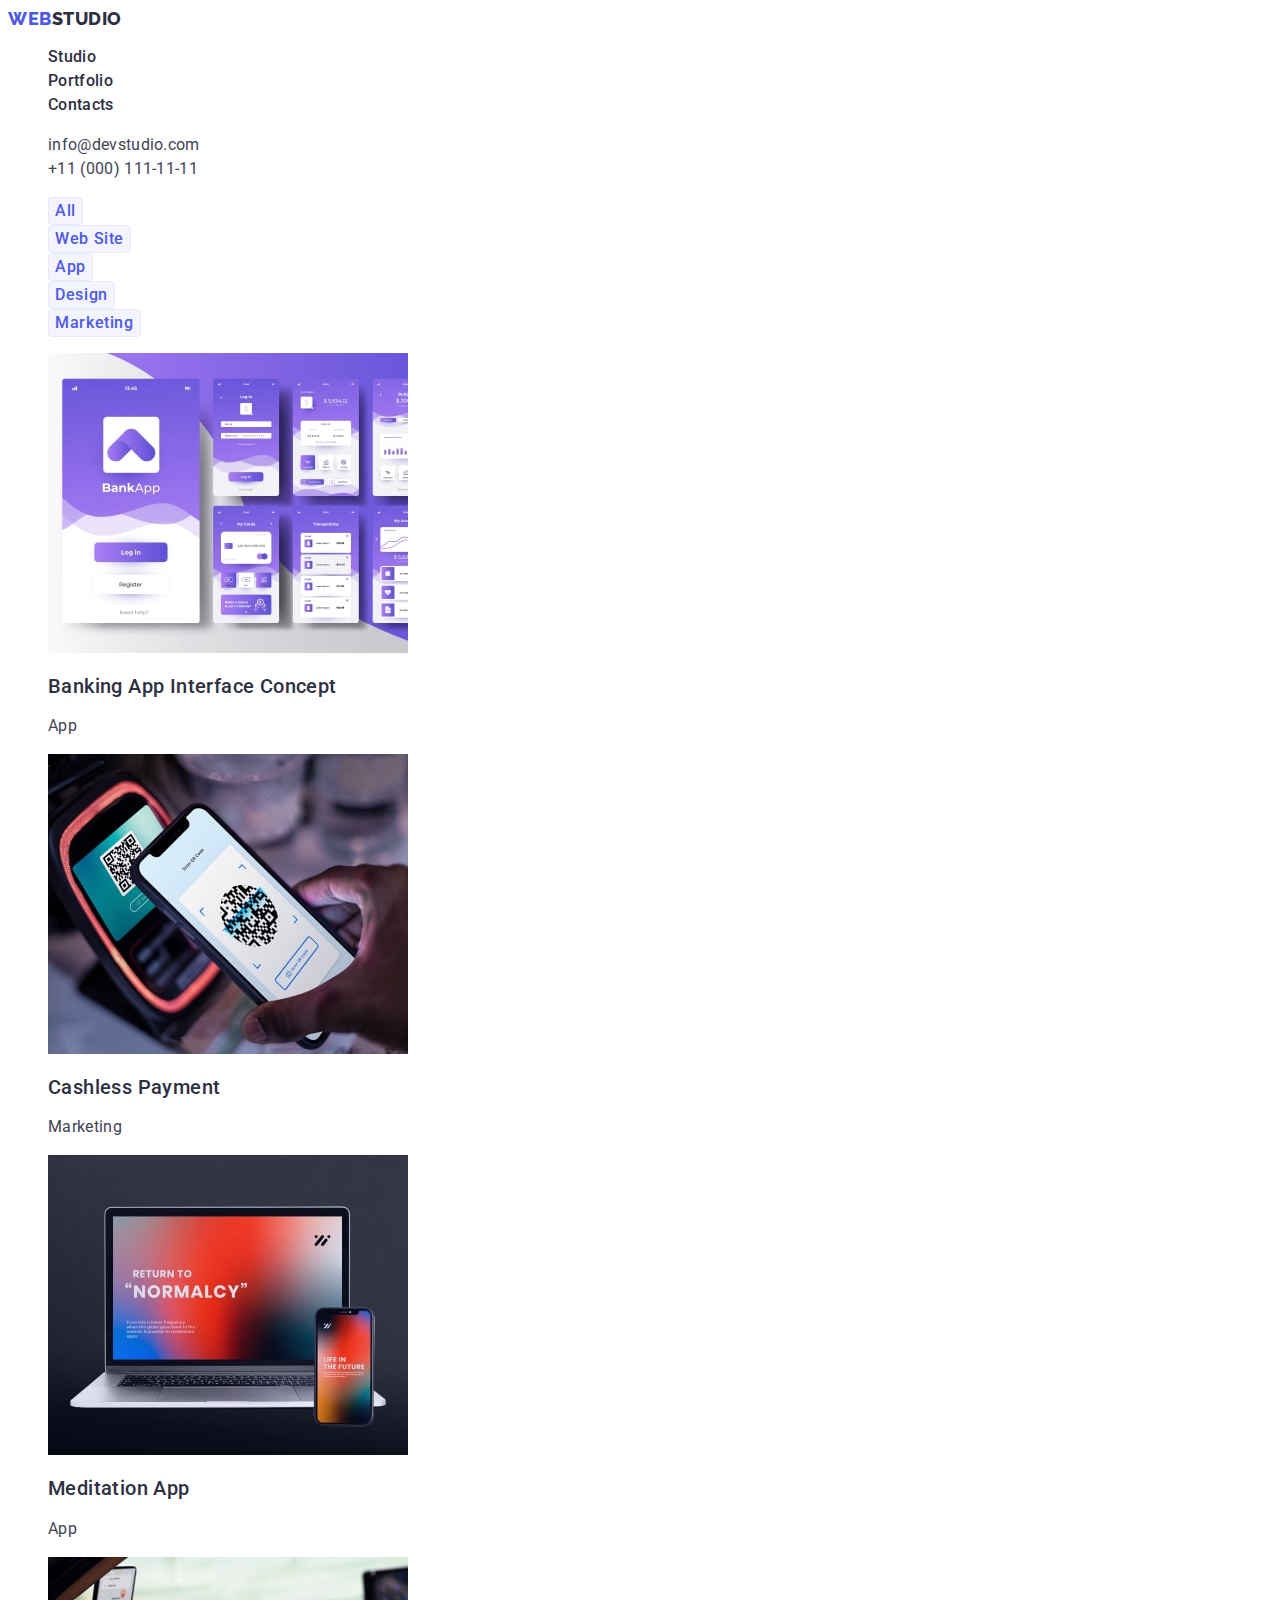
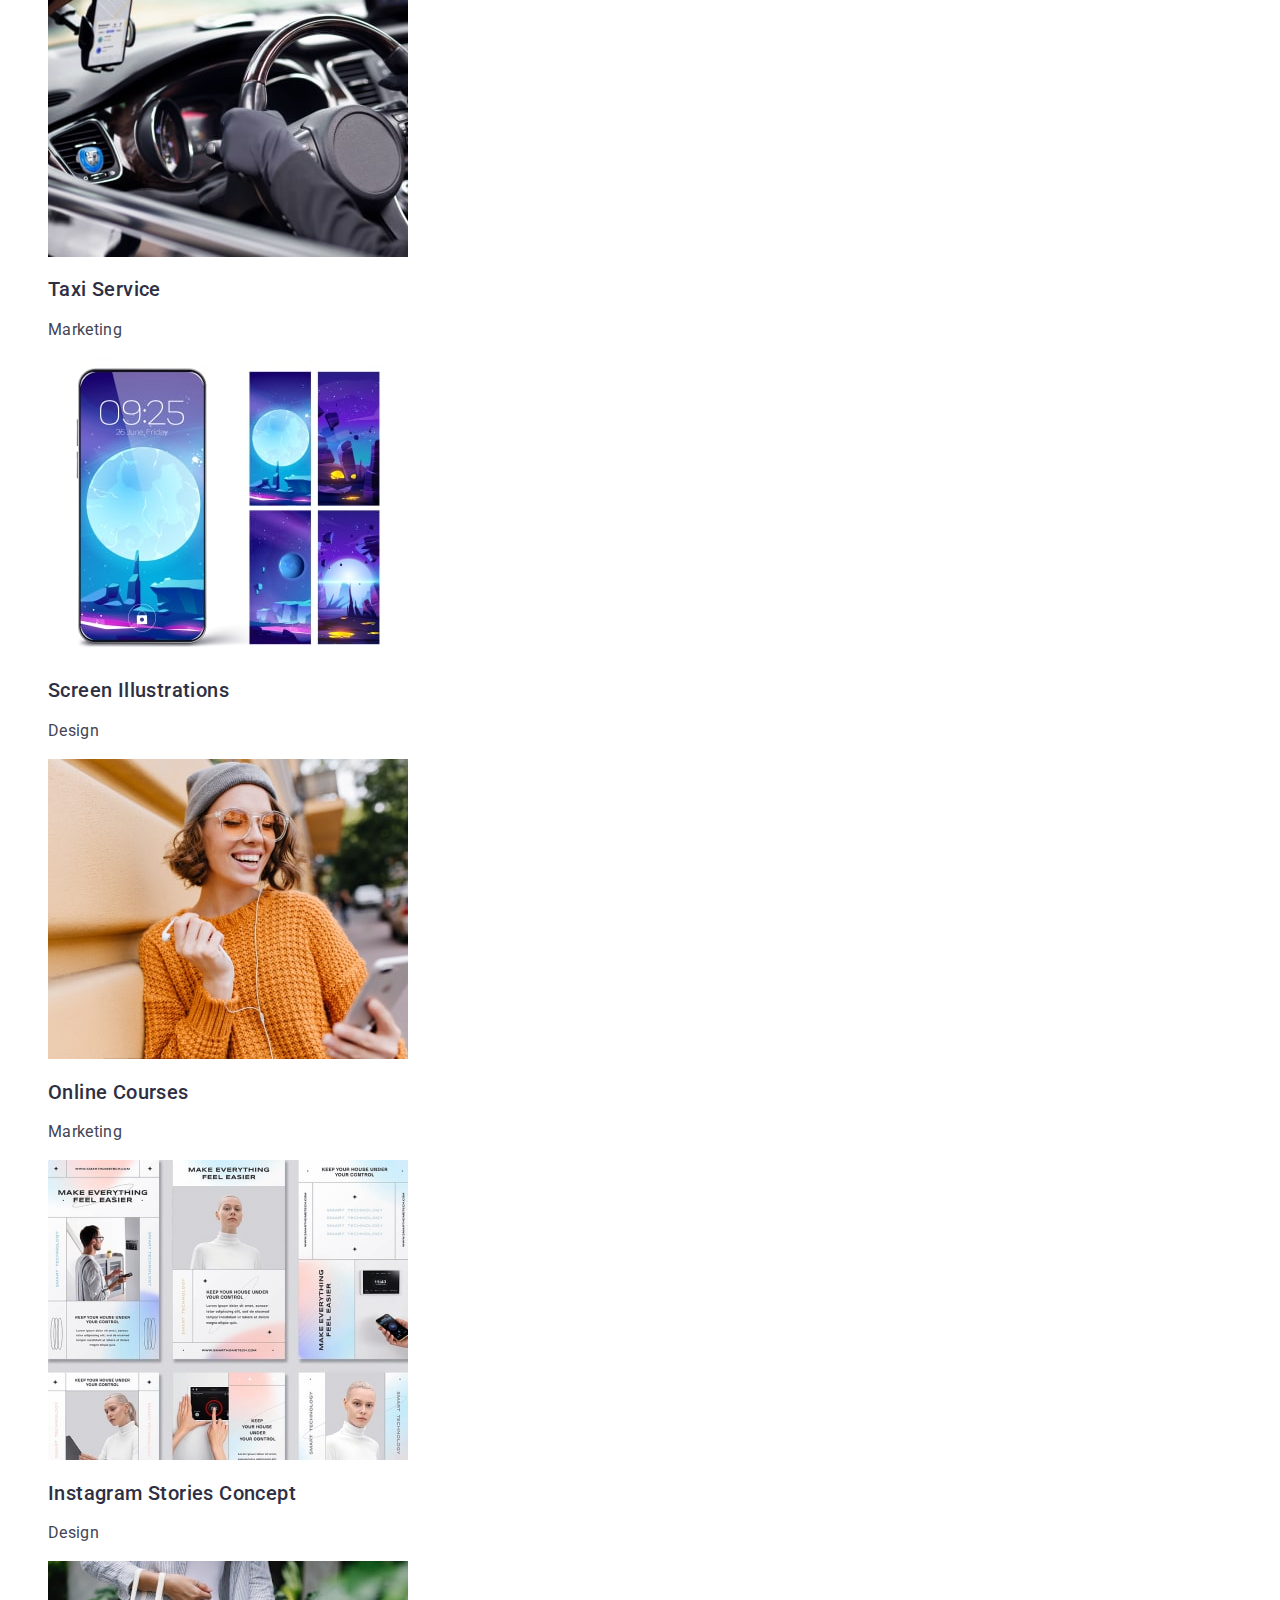
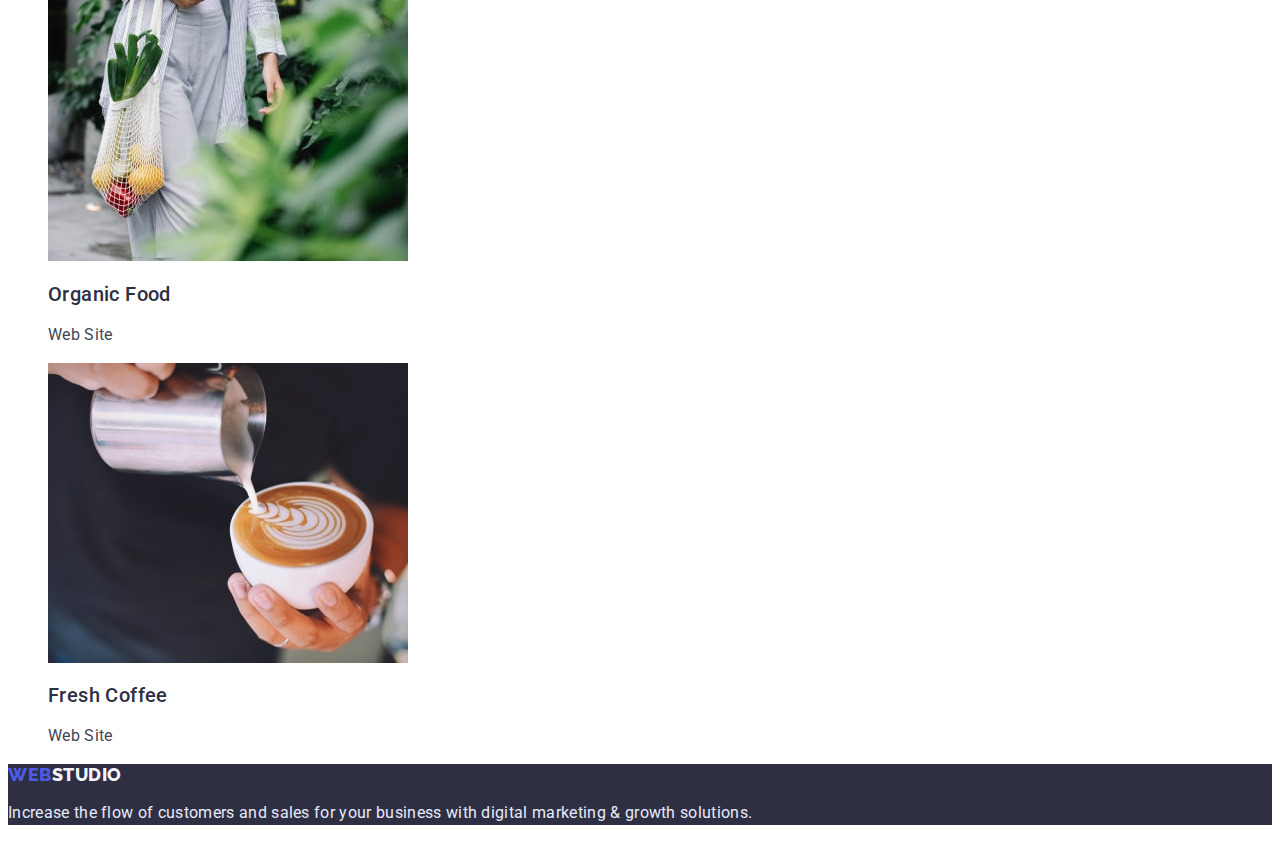
==== portfolio.html @ 3f463493 "Initial commit" ====
<!DOCTYPE html>
<html lang="en">
  <head>
    <meta charset="UTF-8" />
    <meta http-equiv="X-UA-Compatible" content="IE=edge" />
    <meta name="viewport" content="width=device-width, initial-scale=1.0" />
    <title>Web Studio (Version 3.0)</title>
    <link rel="preconnect" href="https://fonts.googleapis.com">
    <link rel="preconnect" href="https://fonts.gstatic.com" crossorigin>
    <link href="https://fonts.googleapis.com/css2?family=Raleway:wght@800&family=Roboto:wght@400;500;700;900&display=swap" rel="stylesheet">
    <link rel="stylesheet" href="./css/styles.css" />
  </head>
  <body>
    <!--site header-->
    <header class="page-header">
      <nav class="site-logo">
        <a href="./index.html" class="logo link">Web<span class="accent">Studio</span></a>

        <ul class="site-nav list">
          <li><a href="./index.html" class=" link-studio link">Studio</a></li>
          <li><a href="./portfolio.html" class="link-studio link">Portfolio</a></li>
          <li><a href="" class="link-studio link">Contacts</a></li>
        </ul>
      </nav>
      <address class="auth-nav">
        <ul class="auth-nav list">
          <li><a href="mailto:info@devstudio.com" class="contact-item link">info@devstudio.com</a></li>
          <li><a href="tel:+110001111111" class="contact-item link">+11 (000) 111-11-11</a></li>
        </ul>
      </address>
    </header>
    <main>
      <!--Advantages-->
      <section>
        <h1 class="visually-hidden" hidden>Advantages</h1>
        <ul class="button list">
          <li><button  type="button" class="button primary advantages-link">All</button></li>
          <li><button  type="button" class="button primary advantages-link">Web Site</button></li>
          <li><button  type="button" class="button primary advantages-link">App</button></li>
          <li><button  type="button" class="button primary advantages-link">Design</button></li>
          <li><button  type="button" class="button primary advantages-link">Marketing</button></li>
        </ul>
        <ul class="list">
          <li>
            <a href="" class="advantages-list link">
              <img src="./images/menu-img1.jpg" alt="Banking App Interface Concept " width="360"  height="300">
              <h2 class="advantages-title">Banking App Interface Concept</h2>
              <p class="advantages-text">App</p>
            </a>                   
          </li>
          <li>
            <a href="" class="advantages-list link">
              <img src="./images/menu-img2.jpg" alt="Cashless Payment " width="360" height="300">
              <h2 class="advantages-title">Cashless Payment</h2>
              <p class="advantages-text">Marketing</p>
            </a>
          </li>
          <li>
            <a href="" class="advantages-list link">
              <img src="./images/menu-img3.jpg" alt="Meditation App " width="360" height="300">
              <h2 class="advantages-title">Meditation App</h2>
              <p class="advantages-text">App</p>
            </a> 
          </li>
          <li>
            <a href="" class="advantages-list link">
              <img src="./images/menu-img4.jpg" alt="Taxi Service " width="360" height="300">
              <h2 class="advantages-title">Taxi Service</h2>
              <p class="advantages-text">Marketing</p>
            </a>
          </li>
          <li>
            <a href="" class="advantages-list link">
              <img src="./images/menu-img5.jpg" alt="Screen Illustrations " width="360" height="300">
              <h2 class="advantages-title">Screen Illustrations</h2>
              <p class="advantages-text">Design</p>
            </a>
          </li>
          <li>
            <a href="" class="advantages-list link">
              <img src="./images/menu-img6.jpg" alt="Online Courses "  width="360" height="300">
              <h2 class="advantages-title">Online Courses</h2>
              <p class="advantages-text">Marketing</p>
            </a>
          </li>
          <li>
           <a href="" class="advantages-list link">
              <img src="./images/menu-img7.jpg" alt="Instagram Stories Concept " width="360" height="300">
              <h2 class="advantages-title">Instagram Stories Concept</h2>
              <p class="advantages-text">Design</p>
           </a>
          </li>
          <li>
            <a href="" class="advantages-list link">
              <img src="./images/menu-img8.jpg" alt="Organic Food " width="360" height="300">
              <h2 class="advantages-title">Organic Food</h2>
              <p class="advantages-text">Web Site</p>
            </a>
          </li>
          <li>
            <a href="" class="advantages-list link">
              <img src="./images/menu-img9.jpg" alt="Fresh Coffee " width="360" height="300">
              <h2 class="advantages-title">Fresh Coffee</h2>
              <p class="advantages-text">Web Site</p>
            </a>
          </li>
        </ul>
      </section>
    </main>
    <footer class="site-logo footer">
      <a href="./index.html" class="logo link">Web<span class="accent link">Studio</span></a>
      <p class="footer-text">
        Increase the flow of customers and sales for your business with digital
        marketing &#38; growth solutions.
      </p>
    </footer>
  </body>
</html>
---- css/styles.css ----
:root {
  --Primary-Brand:#4D5AE5;
  --Pressed-state:#404BBF;
  --Dark:#2E2F42;
  --Success: #31D0AA;
  --Text:#434455;
  --Subtle-Text:#8E8F99;
  --Accent:#E7E9FC;
  --Light:#F4F4FD;
  --Modal-overlay:rgba(46, 47, 66, 0.4);
  --Hero-background:rgba(46, 47, 66, 0.7);
  --B-g-color:#Ffffff;
  --Nav-color:rgba(231, 233, 252, 1);
  --Nav-color-secondary: rgba(255, 255, 255, 1);
}

body {

    color: var(--Text);
    background-color: var(--B-g-color);
    font-family: "Roboto", sans-serif;
    font-size: 16px;
    }
/*
ul {
  list-style: none;
}*/

.list {
  list-style: none;
}
/*
a {
  text-decoration: none;
}
*/
/* Site nav*/

.site-nav {
  font-weight: 500;
  line-height: 1.5;
  letter-spacing: 0.02em;  
  color: var(--Dark); 
}

.site-logo .logo {
  font-family: 'Raleway', sans-serif;
  font-weight: 800;
  font-size: 18px;
  line-height: 1.17;
  display: flex;
  align-items: center;
  letter-spacing: 0.03em;
  text-transform: uppercase;
}

.footer .accent {
  color: var(--Light);
}
.logo {
  color :var(--Primary-Brand);
  text-decoration: none;
}  

.logo-name {
  color: var(--Dark);
}
.site-nav a {
  color:var(--Dark);
  text-decoration: none;
}

.site-nav :hover,
.site-nav :focus {
  color:var( --Pressed-state);

}
.site-nav :active {
  color:var( --Pressed-state);
}
.site-nav .link-current {
  color: var(--Primary-Brand);
}

.link-studio {
  color: var(--Dark);
}

.link-studio :hover,
.link-studio :focus {
  color: var(--Pressed-state);
}
.link {
  text-decoration: none;
}

.accent {
  color: var(--Dark);
}
/* Site address */

.auth-nav {
  font-style: normal;
  line-height: 1.5;
  letter-spacing: 0.02em;
  list-style: none;
}

.contact-item {
  line-height: 1.5;
  letter-spacing: 0.02em;
  color: var(--Text);

} 

.auth-nav a {
  color: inherit;
  text-decoration: none;
}

.auth-nav a:hover,
.auth-nav a:focus {
  color:var( --Pressed-state);
}
.auth-nav a:active {
  color:var( --Pressed-state);
}

/* Site hero*/
.hero-title {
  color:var(--B-g-color);
  font-weight: 700;
  font-size: 56px;
  line-height: 1.07;
  text-align: center;
  letter-spacing: 0.02em;
}
.hero-link {
  cursor: pointer;
  font-family: inherit;
  font-weight: 500;
  font-size: 16px;
  line-height: 1.5;
  letter-spacing: 0.04em;

}

.hero {
  background-color: var(--Dark);
}

/* S
ite section
Our advantages*/

.section-advantages {
  background-color: var(--Dark);
  
}
 
.section-features {
  color:var(--Dark);
  font-weight: 500;
  font-size: 20px;
  line-height: 1.2;
  letter-spacing: 0.02em;

}

.section-text {
  line-height: 1.5;
  letter-spacing: 0.02em;
}

.visually-hidden {
  position: absolute;
  width: 1px;
  height: 1px;
  margin: -1px;
  border: 0;
  padding: 0;
  
  white-space: nowrap;
  clip-path: inset(100%);
  clip: rect(0 0 0 0);
  overflow: hidden;
  line-height: 1.07;
}


/* Site sectin What are we doing*/

.section-title {
  font-weight: 700;
  font-size: 36px;
  line-height: 1.11;
  text-align: center;
  letter-spacing: 0.02em;
  text-transform: capitalize;
  color: var(--Dark);
}

.doing-title {
  line-height: 1.11;
  color: var(--Dark);
}
/* Site sectin Our Team
*/

.section-team {
  font-weight: 500;
  font-size: 20px;
  line-height: 1.2;
  text-align: center;
  letter-spacing: 0.02em;
  color: var(--Dark);
}

.team-text {
  line-height: 1.5;
  text-align: center;
  letter-spacing: 0.02em;
}
/* Footer*/

.footer {
  background-color: var(--Dark);
}

.footer-text {
  line-height: 1.5;
  letter-spacing: 0.02em;
  color: var(--Accent);
}

/* Portflio.html */

.advantages-link {
  font-family: inherit;
  font-size: 16px;
  font-weight: 500;
  line-height: 1.5;
  display: flex;
  align-items: center;
  text-align: center;
  letter-spacing: 0.04em;
  cursor: pointer;
}
/* Site Advantages */

.advantages-list {
  text-decoration: none;
}

.advantages-title {
  font-weight: 500;
  font-size: 20px;
  line-height: 1.2;  
  letter-spacing: 0.02em;
  color: var(--Dark);
}

.advantages-text {
  font-size: 16px;
  line-height: 1.5;
  letter-spacing: 0.02em;
  color: var(--Text);

}
 /* Button */

 /*.button {
  color: var(--Primary-Brand);
  background-color: var(--Accent);
 }
 */
 .button.primary:hover,
 .button.primary:focus {
    color: var(--B-g-color);
    background-color: var(--Primary-Brand);
 }
 .button.primary:active {
  color: var(--B-g-color);
  background-color: var(--Pressed-state);
 } 
 .button.primary {
    color: var(--Primary-Brand);
    background-color: var(--Light);
    border: 1px solid #E7E9FC;
    border-radius: 4px;
    flex: none;
    order: 1;
    flex-grow: 0;
 } 
 .button.secondary {
    color: var(--B-g-color);
    background-color: var(--Primary-Brand); 
    font-family: inherit;
   
 }
.button.secondary:hover,
.button.secondary:focus {
  color: var(--B-g-color);
  background-color: var(--Pressed-state);
}
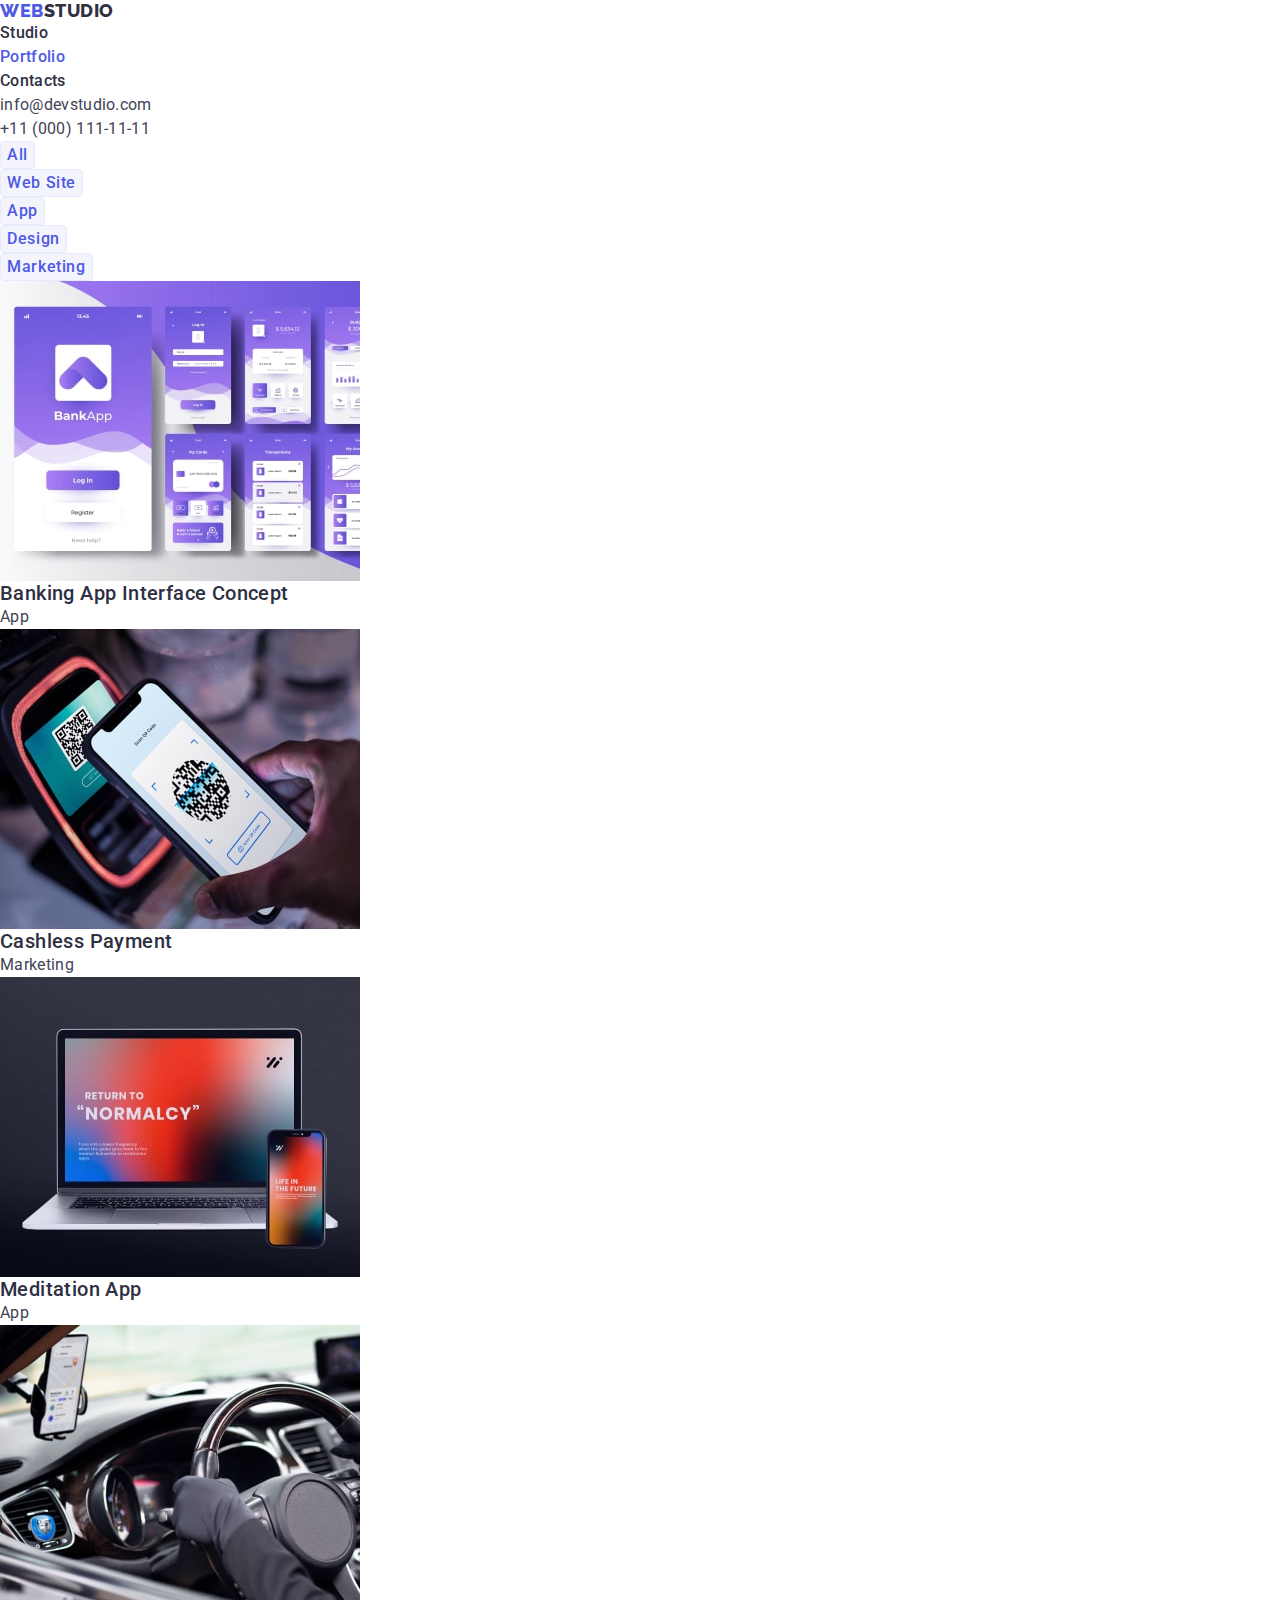
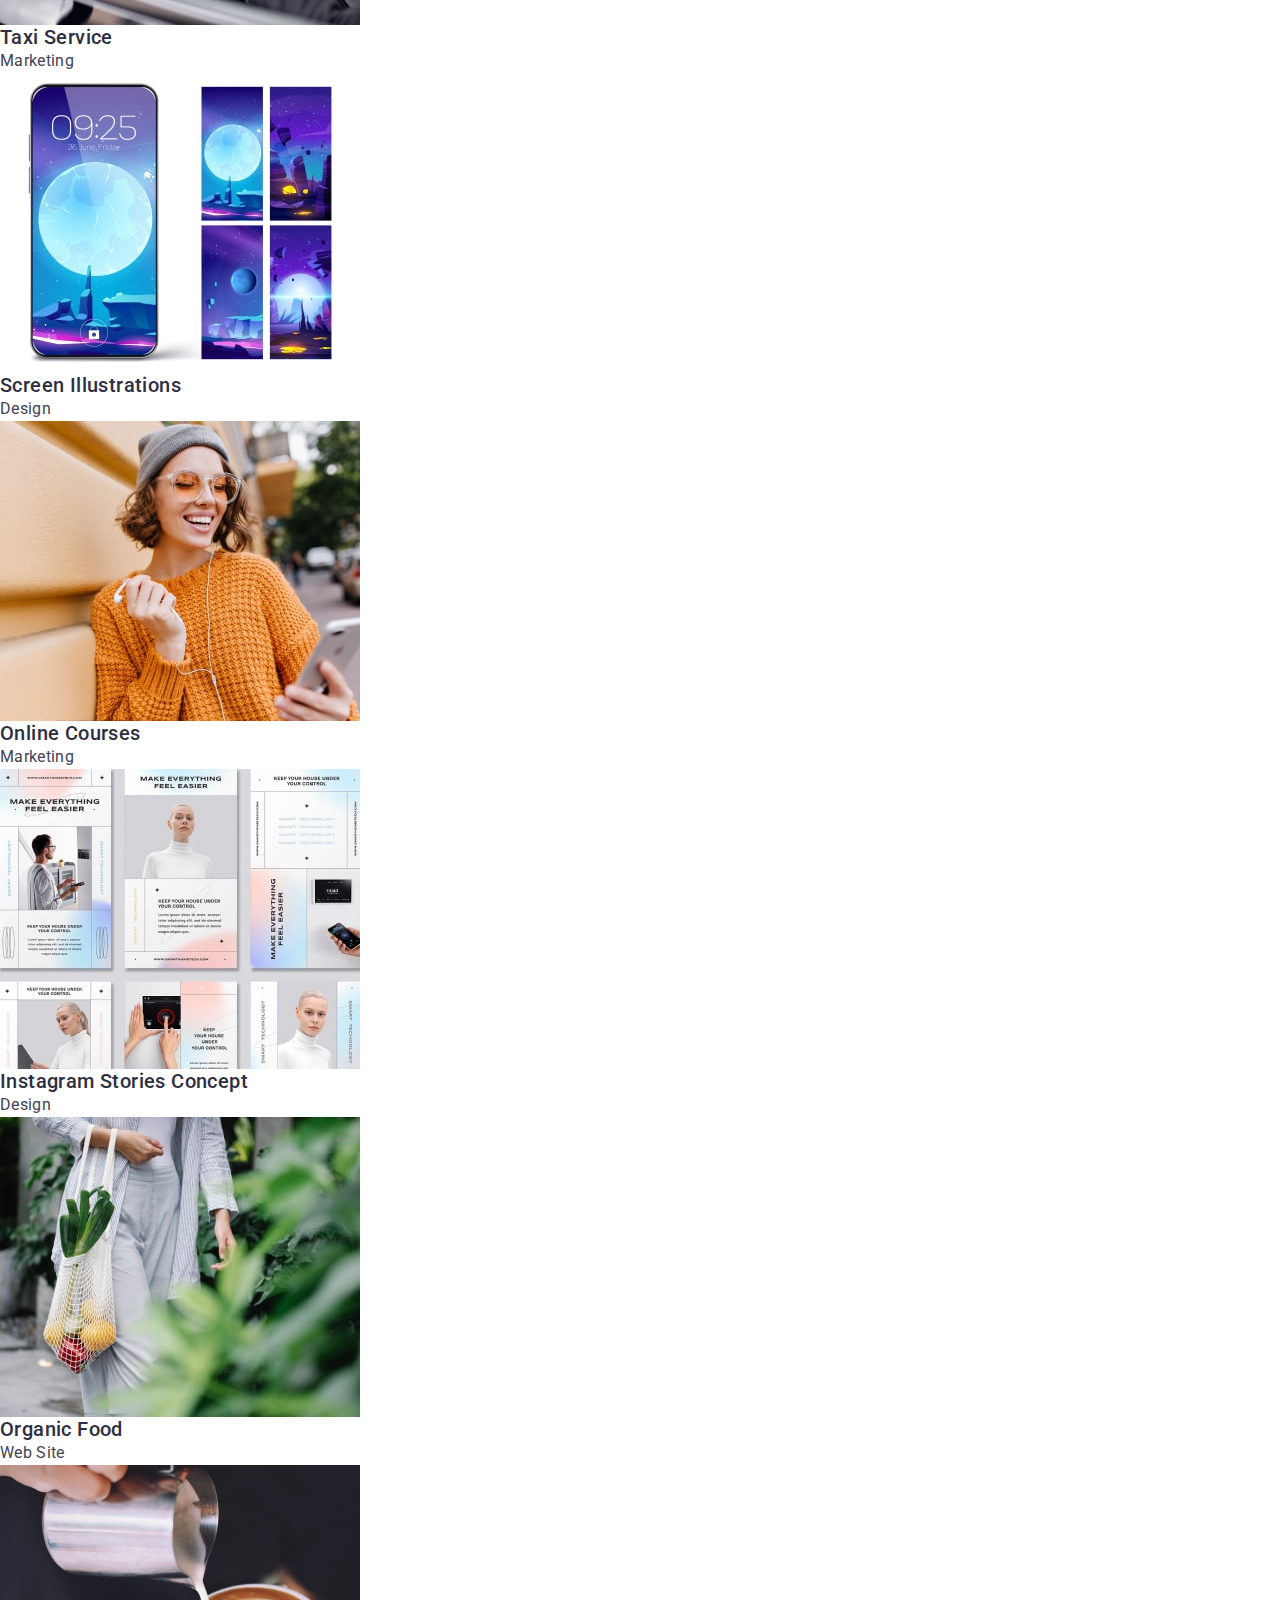
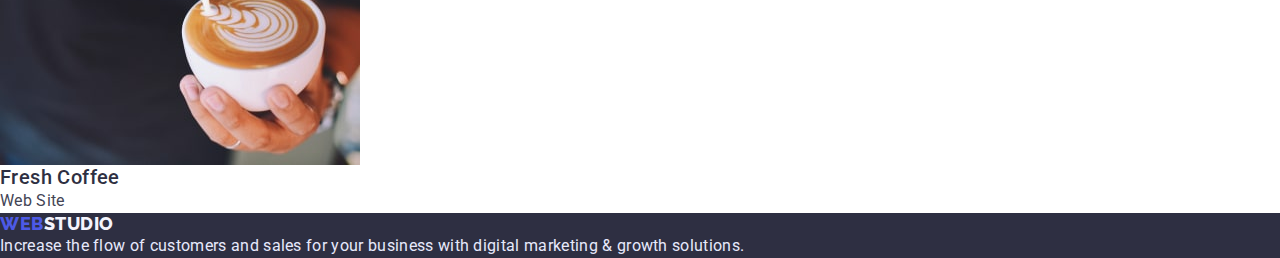
==== commit f359b047: "fox13" ====
--- a/portfolio.html
+++ b/portfolio.html
@@ -5,27 +5,46 @@
     <meta http-equiv="X-UA-Compatible" content="IE=edge" />
     <meta name="viewport" content="width=device-width, initial-scale=1.0" />
     <title>Web Studio (Version 3.0)</title>
-    <link rel="preconnect" href="https://fonts.googleapis.com">
-    <link rel="preconnect" href="https://fonts.gstatic.com" crossorigin>
-    <link href="https://fonts.googleapis.com/css2?family=Raleway:wght@800&family=Roboto:wght@400;500;700;900&display=swap" rel="stylesheet">
+    <link
+      rel="stylesheet"
+      href="https://cdn.jsdelivr.net/npm/modern-normalize@1.1.0/modern-normalize.min.css"
+    />
+    <link rel="preconnect" href="https://fonts.googleapis.com" />
+    <link rel="preconnect" href="https://fonts.gstatic.com" crossorigin />
+    <link
+      href="https://fonts.googleapis.com/css2?family=Raleway:wght@800&family=Roboto:wght@400;500;700;900&display=swap"
+      rel="stylesheet"
+    />
     <link rel="stylesheet" href="./css/styles.css" />
   </head>
   <body>
     <!--site header-->
     <header class="page-header">
       <nav class="site-logo">
-        <a href="./index.html" class="logo link">Web<span class="accent">Studio</span></a>
+        <a href="./index.html" class="logo link"
+          >Web<span class="accent">Studio</span></a
+        >
 
         <ul class="site-nav list">
-          <li><a href="./index.html" class=" link-studio link">Studio</a></li>
-          <li><a href="./portfolio.html" class="link-studio link">Portfolio</a></li>
+          <li><a href="./index.html" class="link-studio link">Studio</a></li>
+          <li>
+            <a href="./portfolio.html" class="link-current link-studio link">Portfolio</a>
+          </li>
           <li><a href="" class="link-studio link">Contacts</a></li>
         </ul>
       </nav>
       <address class="auth-nav">
         <ul class="auth-nav list">
-          <li><a href="mailto:info@devstudio.com" class="contact-item link">info@devstudio.com</a></li>
-          <li><a href="tel:+110001111111" class="contact-item link">+11 (000) 111-11-11</a></li>
+          <li>
+            <a href="mailto:info@devstudio.com" class="contact-item link"
+              >info@devstudio.com</a
+            >
+          </li>
+          <li>
+            <a href="tel:+110001111111" class="contact-item link"
+              >+11 (000) 111-11-11</a
+            >
+          </li>
         </ul>
       </address>
     </header>
@@ -34,72 +53,137 @@
       <section>
         <h1 class="visually-hidden" hidden>Advantages</h1>
         <ul class="button list">
-          <li><button  type="button" class="button primary advantages-link">All</button></li>
-          <li><button  type="button" class="button primary advantages-link">Web Site</button></li>
-          <li><button  type="button" class="button primary advantages-link">App</button></li>
-          <li><button  type="button" class="button primary advantages-link">Design</button></li>
-          <li><button  type="button" class="button primary advantages-link">Marketing</button></li>
+          <li>
+            <button type="button" class="button primary advantages-link">
+              All
+            </button>
+          </li>
+          <li>
+            <button type="button" class="button primary advantages-link">
+              Web Site
+            </button>
+          </li>
+          <li>
+            <button type="button" class="button primary advantages-link">
+              App
+            </button>
+          </li>
+          <li>
+            <button type="button" class="button primary advantages-link">
+              Design
+            </button>
+          </li>
+          <li>
+            <button type="button" class="button primary advantages-link">
+              Marketing
+            </button>
+          </li>
         </ul>
         <ul class="list">
           <li>
             <a href="" class="advantages-list link">
-              <img src="./images/menu-img1.jpg" alt="Banking App Interface Concept " width="360"  height="300">
+              <img
+                src="./images/menu-img1.jpg"
+                alt="Banking App Interface Concept "
+                width="360"
+                height="300"
+              />
               <h2 class="advantages-title">Banking App Interface Concept</h2>
               <p class="advantages-text">App</p>
-            </a>                   
-          </li>
-          <li>
-            <a href="" class="advantages-list link">
-              <img src="./images/menu-img2.jpg" alt="Cashless Payment " width="360" height="300">
+            </a>
+          </li>
+          <li>
+            <a href="" class="advantages-list link">
+              <img
+                src="./images/menu-img2.jpg"
+                alt="Cashless Payment "
+                width="360"
+                height="300"
+              />
               <h2 class="advantages-title">Cashless Payment</h2>
               <p class="advantages-text">Marketing</p>
             </a>
           </li>
           <li>
             <a href="" class="advantages-list link">
-              <img src="./images/menu-img3.jpg" alt="Meditation App " width="360" height="300">
+              <img
+                src="./images/menu-img3.jpg"
+                alt="Meditation App "
+                width="360"
+                height="300"
+              />
               <h2 class="advantages-title">Meditation App</h2>
               <p class="advantages-text">App</p>
-            </a> 
-          </li>
-          <li>
-            <a href="" class="advantages-list link">
-              <img src="./images/menu-img4.jpg" alt="Taxi Service " width="360" height="300">
+            </a>
+          </li>
+          <li>
+            <a href="" class="advantages-list link">
+              <img
+                src="./images/menu-img4.jpg"
+                alt="Taxi Service "
+                width="360"
+                height="300"
+              />
               <h2 class="advantages-title">Taxi Service</h2>
               <p class="advantages-text">Marketing</p>
             </a>
           </li>
           <li>
             <a href="" class="advantages-list link">
-              <img src="./images/menu-img5.jpg" alt="Screen Illustrations " width="360" height="300">
+              <img
+                src="./images/menu-img5.jpg"
+                alt="Screen Illustrations "
+                width="360"
+                height="300"
+              />
               <h2 class="advantages-title">Screen Illustrations</h2>
               <p class="advantages-text">Design</p>
             </a>
           </li>
           <li>
             <a href="" class="advantages-list link">
-              <img src="./images/menu-img6.jpg" alt="Online Courses "  width="360" height="300">
+              <img
+                src="./images/menu-img6.jpg"
+                alt="Online Courses "
+                width="360"
+                height="300"
+              />
               <h2 class="advantages-title">Online Courses</h2>
               <p class="advantages-text">Marketing</p>
             </a>
           </li>
           <li>
-           <a href="" class="advantages-list link">
-              <img src="./images/menu-img7.jpg" alt="Instagram Stories Concept " width="360" height="300">
+            <a href="" class="advantages-list link">
+              <img
+                src="./images/menu-img7.jpg"
+                alt="Instagram Stories Concept "
+                width="360"
+                height="300"
+              />
               <h2 class="advantages-title">Instagram Stories Concept</h2>
               <p class="advantages-text">Design</p>
-           </a>
-          </li>
-          <li>
-            <a href="" class="advantages-list link">
-              <img src="./images/menu-img8.jpg" alt="Organic Food " width="360" height="300">
+            </a>
+          </li>
+          <li>
+            <a href="" class="advantages-list link">
+              <img
+                src="./images/menu-img8.jpg"
+                alt="Organic Food "
+                width="360"
+                height="300"
+              />
               <h2 class="advantages-title">Organic Food</h2>
               <p class="advantages-text">Web Site</p>
             </a>
           </li>
           <li>
             <a href="" class="advantages-list link">
-              <img src="./images/menu-img9.jpg" alt="Fresh Coffee " width="360" height="300">
+              <img
+                src="./images/menu-img9.jpg"
+                alt="Fresh Coffee "
+                width="360"
+                height="300"
+              />
               <h2 class="advantages-title">Fresh Coffee</h2>
               <p class="advantages-text">Web Site</p>
             </a>
@@ -108,7 +192,9 @@
       </section>
     </main>
     <footer class="site-logo footer">
-      <a href="./index.html" class="logo link">Web<span class="accent link">Studio</span></a>
+      <a href="./index.html" class="logo link"
+        >Web<span class="accent link">Studio</span></a
+      >
       <p class="footer-text">
         Increase the flow of customers and sales for your business with digital
         marketing &#38; growth solutions.
--- a/css/styles.css
+++ b/css/styles.css
@@ -15,12 +15,39 @@
 }
 
 body {
-
-    color: var(--Text);
-    background-color: var(--B-g-color);
-    font-family: "Roboto", sans-serif;
-    font-size: 16px;
-    }
+  color: var(--Text);
+  background-color: var(--B-g-color);
+  font-family: "Roboto", sans-serif;
+  font-size: 16px;
+}
+
+h1,
+h2,
+h3,
+h4,
+p {
+  margin-top: 0;
+  margin-bottom: 0;
+}
+
+ul,
+ol {
+  margin-top: 0;
+  margin-bottom: 0;
+  padding-left: 0;
+}
+
+img {
+  display: block;
+}
+
+address {
+  font-style: normal;
+}
+
+button {
+  cursor: pointer;
+}
 /*
 ul {
   list-style: none;
@@ -154,7 +181,7 @@
 Our advantages*/
 
 .section-advantages {
-  background-color: var(--Dark);
+  background-color: var(--B-g-color);
   
 }
  
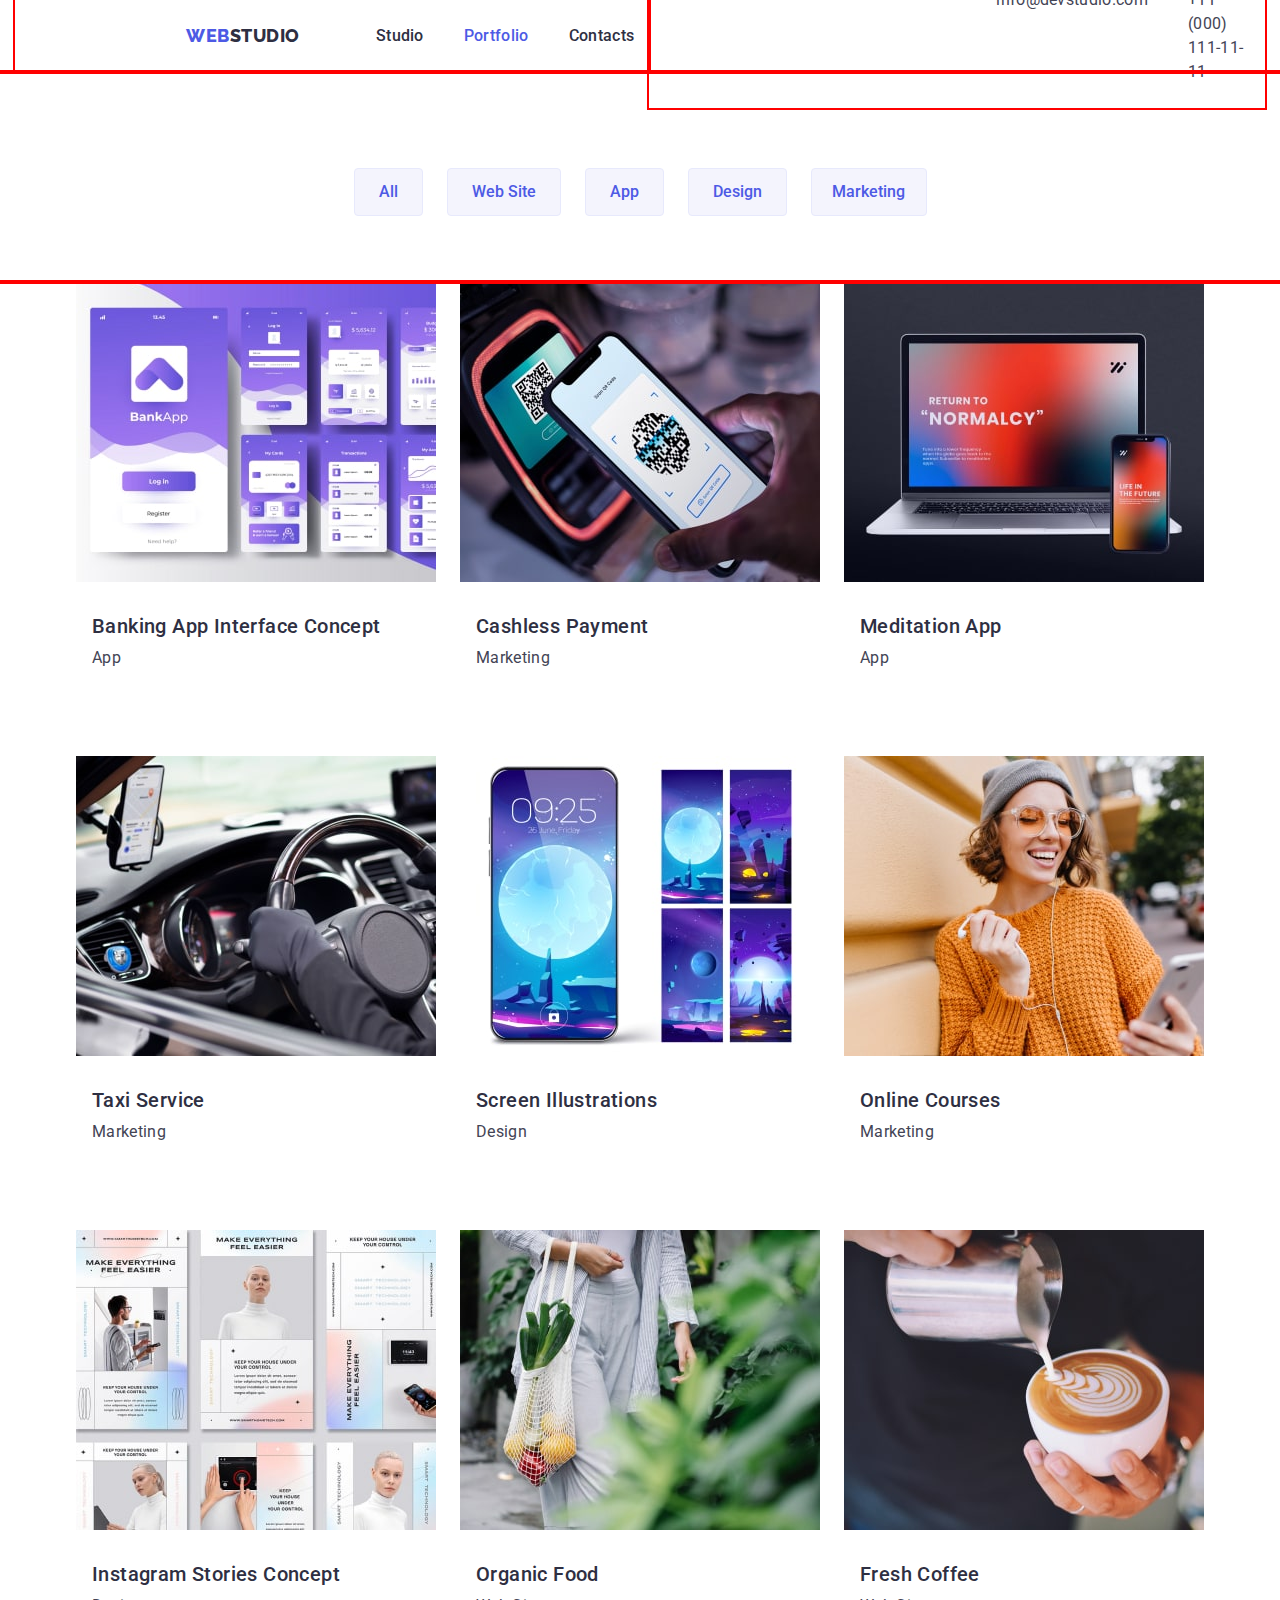
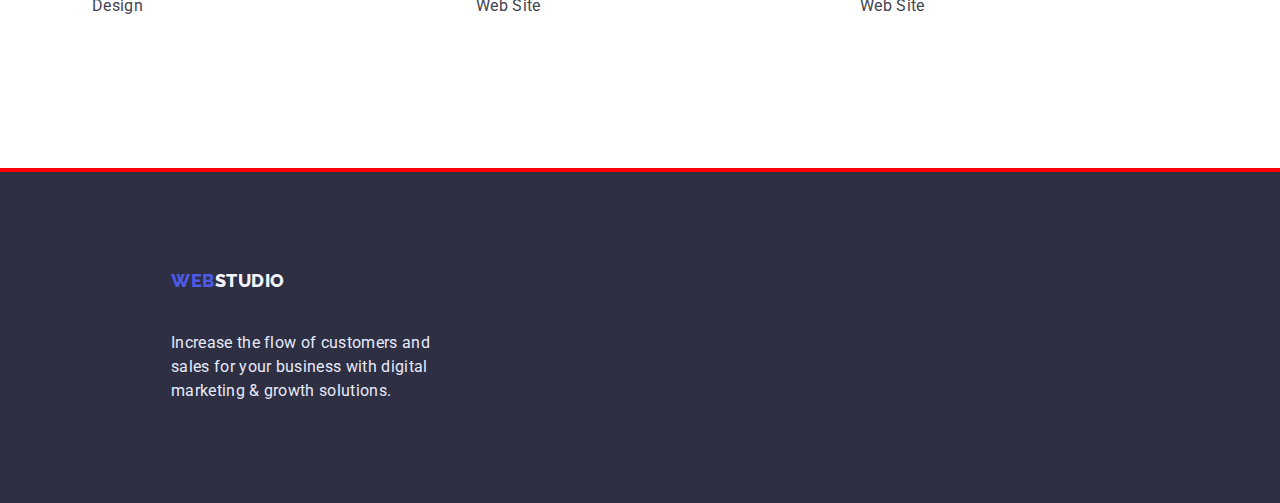
==== commit fb146bc0: "fox16" ====
--- a/portfolio.html
+++ b/portfolio.html
@@ -20,185 +20,200 @@
   <body>
     <!--site header-->
     <header class="page-header">
-      <nav class="site-logo">
-        <a href="./index.html" class="logo link"
-          >Web<span class="accent">Studio</span></a
-        >
+      <div class="container header-container">
+        <nav class="site-logo">
+          
+          <div class="container nav-container">
+              <a href="./index.html" class="logo link"
+              >Web<span class="accent">Studio</span></a>
+              <div class="nav-list">
+                <ul class="site-nav list">
+                  <li><a href="./index.html" class=" link-studio link">Studio</a></li>
+                  
+                  <li>
+                    <a href="./portfolio.html" class="link-current link-studio link">Portfolio</a>
+                  </li>
+                  
+                  <li><a href="" class="link-studio link">Contacts</a></li>
+                </ul>
+              </div>
+          </div>
+        </nav>
 
-        <ul class="site-nav list">
-          <li><a href="./index.html" class="link-studio link">Studio</a></li>
-          <li>
-            <a href="./portfolio.html" class="link-current link-studio link">Portfolio</a>
-          </li>
-          <li><a href="" class="link-studio link">Contacts</a></li>
-        </ul>
-      </nav>
-      <address class="auth-nav">
-        <ul class="auth-nav list">
-          <li>
-            <a href="mailto:info@devstudio.com" class="contact-item link"
-              >info@devstudio.com</a
-            >
-          </li>
-          <li>
-            <a href="tel:+110001111111" class="contact-item link"
-              >+11 (000) 111-11-11</a
-            >
-          </li>
-        </ul>
-      </address>
+        <address class="auth-nav">
+          <div class="container auth-nav-container">
+            <ul class="auth-nav list">
+              <li>
+                <a href="mailto:info@devstudio.com" class="mail-link contact-item link"
+                  >info@devstudio.com</a
+                >
+              </li>
+              <li>
+                <a href="tel:+110001111111" class="tel-link contact-item link"
+                  >+11 (000) 111-11-11</a
+                >
+              </li>
+            </ul>
+          </div>
+        </address>
+      </div>
     </header>
     <main>
       <!--Advantages-->
       <section>
-        <h1 class="visually-hidden" hidden>Advantages</h1>
-        <ul class="button list">
-          <li>
-            <button type="button" class="button primary advantages-link">
-              All
-            </button>
-          </li>
-          <li>
-            <button type="button" class="button primary advantages-link">
-              Web Site
-            </button>
-          </li>
-          <li>
-            <button type="button" class="button primary advantages-link">
-              App
-            </button>
-          </li>
-          <li>
-            <button type="button" class="button primary advantages-link">
-              Design
-            </button>
-          </li>
-          <li>
-            <button type="button" class="button primary advantages-link">
-              Marketing
-            </button>
-          </li>
-        </ul>
-        <ul class="list">
-          <li>
-            <a href="" class="advantages-list link">
-              <img
-                src="./images/menu-img1.jpg"
-                alt="Banking App Interface Concept "
-                width="360"
-                height="300"
-              />
-              <h2 class="advantages-title">Banking App Interface Concept</h2>
-              <p class="advantages-text">App</p>
-            </a>
-          </li>
-          <li>
-            <a href="" class="advantages-list link">
-              <img
-                src="./images/menu-img2.jpg"
-                alt="Cashless Payment "
-                width="360"
-                height="300"
-              />
-              <h2 class="advantages-title">Cashless Payment</h2>
-              <p class="advantages-text">Marketing</p>
-            </a>
-          </li>
-          <li>
-            <a href="" class="advantages-list link">
-              <img
-                src="./images/menu-img3.jpg"
-                alt="Meditation App "
-                width="360"
-                height="300"
-              />
-              <h2 class="advantages-title">Meditation App</h2>
-              <p class="advantages-text">App</p>
-            </a>
-          </li>
-          <li>
-            <a href="" class="advantages-list link">
-              <img
-                src="./images/menu-img4.jpg"
-                alt="Taxi Service "
-                width="360"
-                height="300"
-              />
-              <h2 class="advantages-title">Taxi Service</h2>
-              <p class="advantages-text">Marketing</p>
-            </a>
-          </li>
-          <li>
-            <a href="" class="advantages-list link">
-              <img
-                src="./images/menu-img5.jpg"
-                alt="Screen Illustrations "
-                width="360"
-                height="300"
-              />
-              <h2 class="advantages-title">Screen Illustrations</h2>
-              <p class="advantages-text">Design</p>
-            </a>
-          </li>
-          <li>
-            <a href="" class="advantages-list link">
-              <img
-                src="./images/menu-img6.jpg"
-                alt="Online Courses "
-                width="360"
-                height="300"
-              />
-              <h2 class="advantages-title">Online Courses</h2>
-              <p class="advantages-text">Marketing</p>
-            </a>
-          </li>
-          <li>
-            <a href="" class="advantages-list link">
-              <img
-                src="./images/menu-img7.jpg"
-                alt="Instagram Stories Concept "
-                width="360"
-                height="300"
-              />
-              <h2 class="advantages-title">Instagram Stories Concept</h2>
-              <p class="advantages-text">Design</p>
-            </a>
-          </li>
-          <li>
-            <a href="" class="advantages-list link">
-              <img
-                src="./images/menu-img8.jpg"
-                alt="Organic Food "
-                width="360"
-                height="300"
-              />
-              <h2 class="advantages-title">Organic Food</h2>
-              <p class="advantages-text">Web Site</p>
-            </a>
-          </li>
-          <li>
-            <a href="" class="advantages-list link">
-              <img
-                src="./images/menu-img9.jpg"
-                alt="Fresh Coffee "
-                width="360"
-                height="300"
-              />
-              <h2 class="advantages-title">Fresh Coffee</h2>
-              <p class="advantages-text">Web Site</p>
-            </a>
-          </li>
-        </ul>
+        <div class="container  advantages-container">
+            <h1 class="visually-hidden" hidden>Advantages</h1>
+            <ul class="button list advantages-list-btn">
+              <li>
+                <button type="button" class="button primary advantages-link">
+                  All
+                </button>
+              </li>
+              <li>
+                <button type="button" class="button primary advantages-link">
+                  Web Site
+                </button>
+              </li>
+              <li>
+                <button type="button" class="button primary advantages-link">
+                  App
+                </button>
+              </li>
+              <li>
+                <button type="button" class="button primary advantages-link">
+                  Design
+                </button>
+              </li>
+              <li>
+                <button type="button" class="button primary advantages-link">
+                  Marketing
+                </button>
+              </li>
+            </ul>
+        </div>
+       <div class="container">
+          <ul class="list advantages-list-benefits">
+            <li class="benefins-item">
+              <a href="" class="advantages-list link">
+                <img
+                  src="./images/menu-img1.jpg"
+                  alt="Banking App Interface Concept "
+                  width="360"
+                  height="300"
+                />
+                <h2 class="advantages-title">Banking App Interface Concept</h2>
+                <p class="advantages-text">App</p>
+              </a>
+            </li>
+            <li class="benefins-item">
+              <a href="" class="advantages-list link">
+                <img
+                  src="./images/menu-img2.jpg"
+                  alt="Cashless Payment "
+                  width="360"
+                  height="300"
+                />
+                <h2 class="advantages-title">Cashless Payment</h2>
+                <p class="advantages-text">Marketing</p>
+              </a>
+            </li>
+            <li class="benefins-item">
+              <a href="" class="advantages-list link">
+                <img
+                  src="./images/menu-img3.jpg"
+                  alt="Meditation App "
+                  width="360"
+                  height="300"
+                />
+                <h2 class="advantages-title">Meditation App</h2>
+                <p class="advantages-text">App</p>
+              </a>
+            </li>
+            <li class="benefins-item">
+              <a href="" class="advantages-list link">
+                <img
+                  src="./images/menu-img4.jpg"
+                  alt="Taxi Service "
+                  width="360"
+                  height="300"
+                />
+                <h2 class="advantages-title">Taxi Service</h2>
+                <p class="advantages-text">Marketing</p>
+              </a>
+            </li>
+            <li class="benefins-item">
+              <a href="" class="advantages-list link">
+                <img
+                  src="./images/menu-img5.jpg"
+                  alt="Screen Illustrations "
+                  width="360"
+                  height="300"
+                />
+                <h2 class="advantages-title">Screen Illustrations</h2>
+                <p class="advantages-text">Design</p>
+              </a>
+            </li>
+            <li class="benefins-item">
+              <a href="" class="advantages-list link">
+                <img
+                  src="./images/menu-img6.jpg"
+                  alt="Online Courses "
+                  width="360"
+                  height="300"
+                />
+                <h2 class="advantages-title">Online Courses</h2>
+                <p class="advantages-text">Marketing</p>
+              </a>
+            </li>
+            <li class="benefins-item">
+              <a href="" class="advantages-list link">
+                <img
+                  src="./images/menu-img7.jpg"
+                  alt="Instagram Stories Concept "
+                  width="360"
+                  height="300"
+                />
+                <h2 class="advantages-title">Instagram Stories Concept</h2>
+                <p class="advantages-text">Design</p>
+              </a>
+            </li>
+            <li class="benefins-item">
+              <a href="" class="advantages-list link">
+                <img
+                  src="./images/menu-img8.jpg"
+                  alt="Organic Food "
+                  width="360"
+                  height="300"
+                />
+                <h2 class="advantages-title">Organic Food</h2>
+                <p class="advantages-text">Web Site</p>
+              </a>
+            </li>
+            <li class="benefins-item">
+              <a href="" class="advantages-list link">
+                <img
+                  src="./images/menu-img9.jpg"
+                  alt="Fresh Coffee "
+                  width="360"
+                  height="300"
+                />
+                <h2 class="advantages-title">Fresh Coffee</h2>
+                <p class="advantages-text">Web Site</p>
+              </a>
+            </li>
+          </ul>
+       </div>
+       
       </section>
     </main>
     <footer class="site-logo footer">
-      <a href="./index.html" class="logo link"
-        >Web<span class="accent link">Studio</span></a
-      >
-      <p class="footer-text">
-        Increase the flow of customers and sales for your business with digital
-        marketing &#38; growth solutions.
-      </p>
+      <div class="container footer">
+        <a href="./index.html" class="logo logo-footer link">Web<span class="accent link">Studio</span></a>
+        <p class="footer-text">
+          Increase the flow of customers and sales for your business with digital
+          marketing &#38; growth solutions.
+        </p>
+      </div>
     </footer>
   </body>
 </html>
--- a/css/styles.css
+++ b/css/styles.css
@@ -19,6 +19,12 @@
   background-color: var(--B-g-color);
   font-family: "Roboto", sans-serif;
   font-size: 16px;
+  width: 1440;
+  
+}
+
+main {
+  max-width: 1440;
 }
 
 h1,
@@ -48,6 +54,10 @@
 button {
   cursor: pointer;
 }
+
+.link {
+  display: block;
+}
 /*
 ul {
   list-style: none;
@@ -63,11 +73,50 @@
 */
 /* Site nav*/
 
-.site-nav {
+.container {
+  max-width: 1440px;
+
+  padding-left: 15px;
+  padding-right: 15px;
+  margin: 0 auto;
+  outline: 2px solid red;
+  
+} 
+
+.header-container {
+  display: flex;
+  align-items: center;
+  height: 72px;
+  left: 0px;
+  top: 0px;
+}
+
+.site-logo {
+
+}
+
+
+.nav-container {
+  display: flex;
+
+}
+.site-nav a{
   font-weight: 500;
   line-height: 1.5;
   letter-spacing: 0.02em;  
   color: var(--Dark); 
+  display: flex;
+}
+.nav-list {
+  padding-top: 24px;
+  padding-bottom: 24px;
+  margin-left: 76px;
+  
+}
+
+.site-nav.list {
+  display: flex;
+  gap: 40PX;
 }
 
 .site-logo .logo {
@@ -87,6 +136,9 @@
 .logo {
   color :var(--Primary-Brand);
   text-decoration: none;
+  padding-top: 24px;
+  padding-bottom: 24px;
+  padding-left: 156px;
 }  
 
 .logo-name {
@@ -111,6 +163,7 @@
 
 .link-studio {
   color: var(--Dark);
+
 }
 
 .link-studio :hover,
@@ -131,14 +184,32 @@
   line-height: 1.5;
   letter-spacing: 0.02em;
   list-style: none;
+  display: flex;
 }
 
 .contact-item {
   line-height: 1.5;
   letter-spacing: 0.02em;
   color: var(--Text);
-
-} 
+  display: block;
+
+}
+
+.mail-link {
+   padding-top: 24px;
+  padding-bottom: 24px;
+  margin-left: 332px;
+}
+
+.tel-link {
+   padding-top: 24px;
+  padding-bottom: 24px;
+  margin-left: 40px;
+}
+
+.auth-nav-container {
+  display:flex;
+}
 
 .auth-nav a {
   color: inherit;
@@ -161,7 +232,18 @@
   line-height: 1.07;
   text-align: center;
   letter-spacing: 0.02em;
-}
+  min-width: 496px;
+
+  width: 496px;
+  height: 120px;
+  margin-left: 472px;
+ 
+
+font-weight: 700;
+font-size: 56px;
+line-height: 60px;
+}
+
 .hero-link {
   cursor: pointer;
   font-family: inherit;
@@ -169,17 +251,59 @@
   font-size: 16px;
   line-height: 1.5;
   letter-spacing: 0.04em;
-
+  display: inline-block;
+  width: 169px;
+  height: 56px;
+  margin-top: 48px;
+  margin-bottom: ;
 }
 
 .hero {
   background-color: var(--Dark);
+  text-align: center;
+  width: 1440;
+ 
+
+}
+
+.hero-container {
+  width: 1440;
+  
+  padding-top: 188px;
+  padding-bottom: 188px;
 }
 
 /* S
 ite section
 Our advantages*/
 
+.container-advantages {
+  display: flex;
+  padding: 0 auto;
+  width: 1128px;
+  height: 104px;
+  margin-top: 120px;
+  gap: 24px;
+}
+
+
+
+.advantages-list {
+  display: flex;
+   gap: 8px;
+ 
+}
+
+.text-item-advantages {
+   display: flex;
+flex-direction: column;
+align-items: flex-start;
+padding: 0px;
+gap: 8px;
+width: 264px;
+height: 104px;
+
+}
 .section-advantages {
   background-color: var(--B-g-color);
   
@@ -190,13 +314,13 @@
   font-weight: 500;
   font-size: 20px;
   line-height: 1.2;
-  letter-spacing: 0.02em;
 
 }
 
 .section-text {
   line-height: 1.5;
   letter-spacing: 0.02em;
+
 }
 
 .visually-hidden {
@@ -214,6 +338,7 @@
   line-height: 1.07;
 }
 
+.
 
 /* Site sectin What are we doing*/
 
@@ -225,15 +350,30 @@
   letter-spacing: 0.02em;
   text-transform: capitalize;
   color: var(--Dark);
+  
 }
 
 .doing-title {
   line-height: 1.11;
   color: var(--Dark);
+  text-align: center;
+}
+
+.doing-container {
+  width: 1128px;
+  height: 412px;
+  margin-top: 120px;
+}
+
+.doing-list {
+  display: flex;
 }
 /* Site sectin Our Team
 */
 
+.team-container {
+  margin-top: 120px;
+}
 .section-team {
   font-weight: 500;
   font-size: 20px;
@@ -241,6 +381,41 @@
   text-align: center;
   letter-spacing: 0.02em;
   color: var(--Dark);
+  
+}
+
+.team-list {
+  display: flex;
+  gap: 24px;
+  justify-content: center;
+  
+}
+
+.team-description {
+  display: flex;
+flex-direction: column;
+justify-content: center;
+align-items: center;
+padding: 0px;
+gap: 8px;
+margin-top: 32px;
+width: 232px;
+height: 56px;
+flex: none;
+order: 1;
+flex-grow: 0;
+box-shadow: 0px 1px 6px rgba(46, 47, 66, 0.08), 0px 1px 1px rgba(46, 47, 66, 0.16), 0px 2px 1px rgba(46, 47, 66, 0.08);
+border-radius: 0px 0px 4px 4px;
+margin-left: 16px;
+margin-right: 16px;
+}
+.team-item {
+  padding-top: 232px;
+  padding-bottom: 120px;
+}
+
+.team-title {
+  padding-top: 120px;
 }
 
 .team-text {
@@ -258,6 +433,24 @@
   line-height: 1.5;
   letter-spacing: 0.02em;
   color: var(--Accent);
+  margin-top: 16px;
+  margin-left: 156px;
+  padding-bottom: 100px;
+  width: 264px;
+
+}
+
+.logo-footer {
+  font-family: 'Raleway', sans-serif;
+  font-weight: 800;
+  font-size: 18px;
+  line-height: 1.17;
+  display: flex;
+  align-items: center;
+  letter-spacing: 0.03em;
+  text-transform: uppercase;
+  padding-top: 100px;
+  padding-left: 156px;
 }
 
 /* Portflio.html */
@@ -268,15 +461,61 @@
   font-weight: 500;
   line-height: 1.5;
   display: flex;
+  flex-grow: 1;
   align-items: center;
   text-align: center;
-  letter-spacing: 0.04em;
+
   cursor: pointer;
 }
 /* Site Advantages */
 
+.advantages-container {
+  display: flex;
+  justify-content: center;
+  padding-top: 96px;
+  padding-bottom: 66px;
+
+  
+ 
+}
+.advantages-list-btn {
+  display: flex;
+  justify-content: center;
+  gap: 24px;
+}
+
+.advantages-link {
+  box-sizing: border-box;
+  display: flex;
+  flex-direction: row;
+  justify-content: center;
+  align-items: center;
+  padding: 12px 24px;
+  max-width: 116px;
+  max-height: 48px;
+  background:var(--Light);
+  border: 1px solid #E7E9FC;
+  border-radius: 4px;
+  flex: none;
+  flex-grow: 1;
+ 
+}
+
+.advantages-list-benefits {
+  display: flex;
+  flex-wrap: wrap;
+  justify-content: center;
+  row-gap: 54px;
+  column-gap: 24px;
+}
+
+.benefins-item:nth-child(n+7) {
+  padding-bottom: 120px;
+}
 .advantages-list {
   text-decoration: none;
+  display: block;
+
 }
 
 .advantages-title {
@@ -285,6 +524,9 @@
   line-height: 1.2;  
   letter-spacing: 0.02em;
   color: var(--Dark);
+  margin-top: 32px;
+  padding-left: 16px;
+  padding-right: auto;
 }
 
 .advantages-text {
@@ -292,6 +534,9 @@
   line-height: 1.5;
   letter-spacing: 0.02em;
   color: var(--Text);
+  margin-top: 8px;
+  padding-left: 16px;
+  padding-bottom: 32px;
 
 }
  /* Button */
@@ -307,8 +552,8 @@
     background-color: var(--Primary-Brand);
  }
  .button.primary:active {
-  color: var(--B-g-color);
-  background-color: var(--Pressed-state);
+    color: var(--B-g-color);
+    background-color: var(--Pressed-state);
  } 
  .button.primary {
     color: var(--Primary-Brand);
@@ -316,15 +561,21 @@
     border: 1px solid #E7E9FC;
     border-radius: 4px;
     flex: none;
-    order: 1;
     flex-grow: 0;
+    max-width: 116px;
+    font-family: inherit;
+    font-size: 16px;
  } 
  .button.secondary {
     color: var(--B-g-color);
     background-color: var(--Primary-Brand); 
     font-family: inherit;
-   
+    font-size: 16px;
+    line-height: 24px;
+    box-shadow: 0px 4px 4px rgba(0, 0, 0, 0.15);
+    border-radius: 4px;
  }
+
 .button.secondary:hover,
 .button.secondary:focus {
   color: var(--B-g-color);
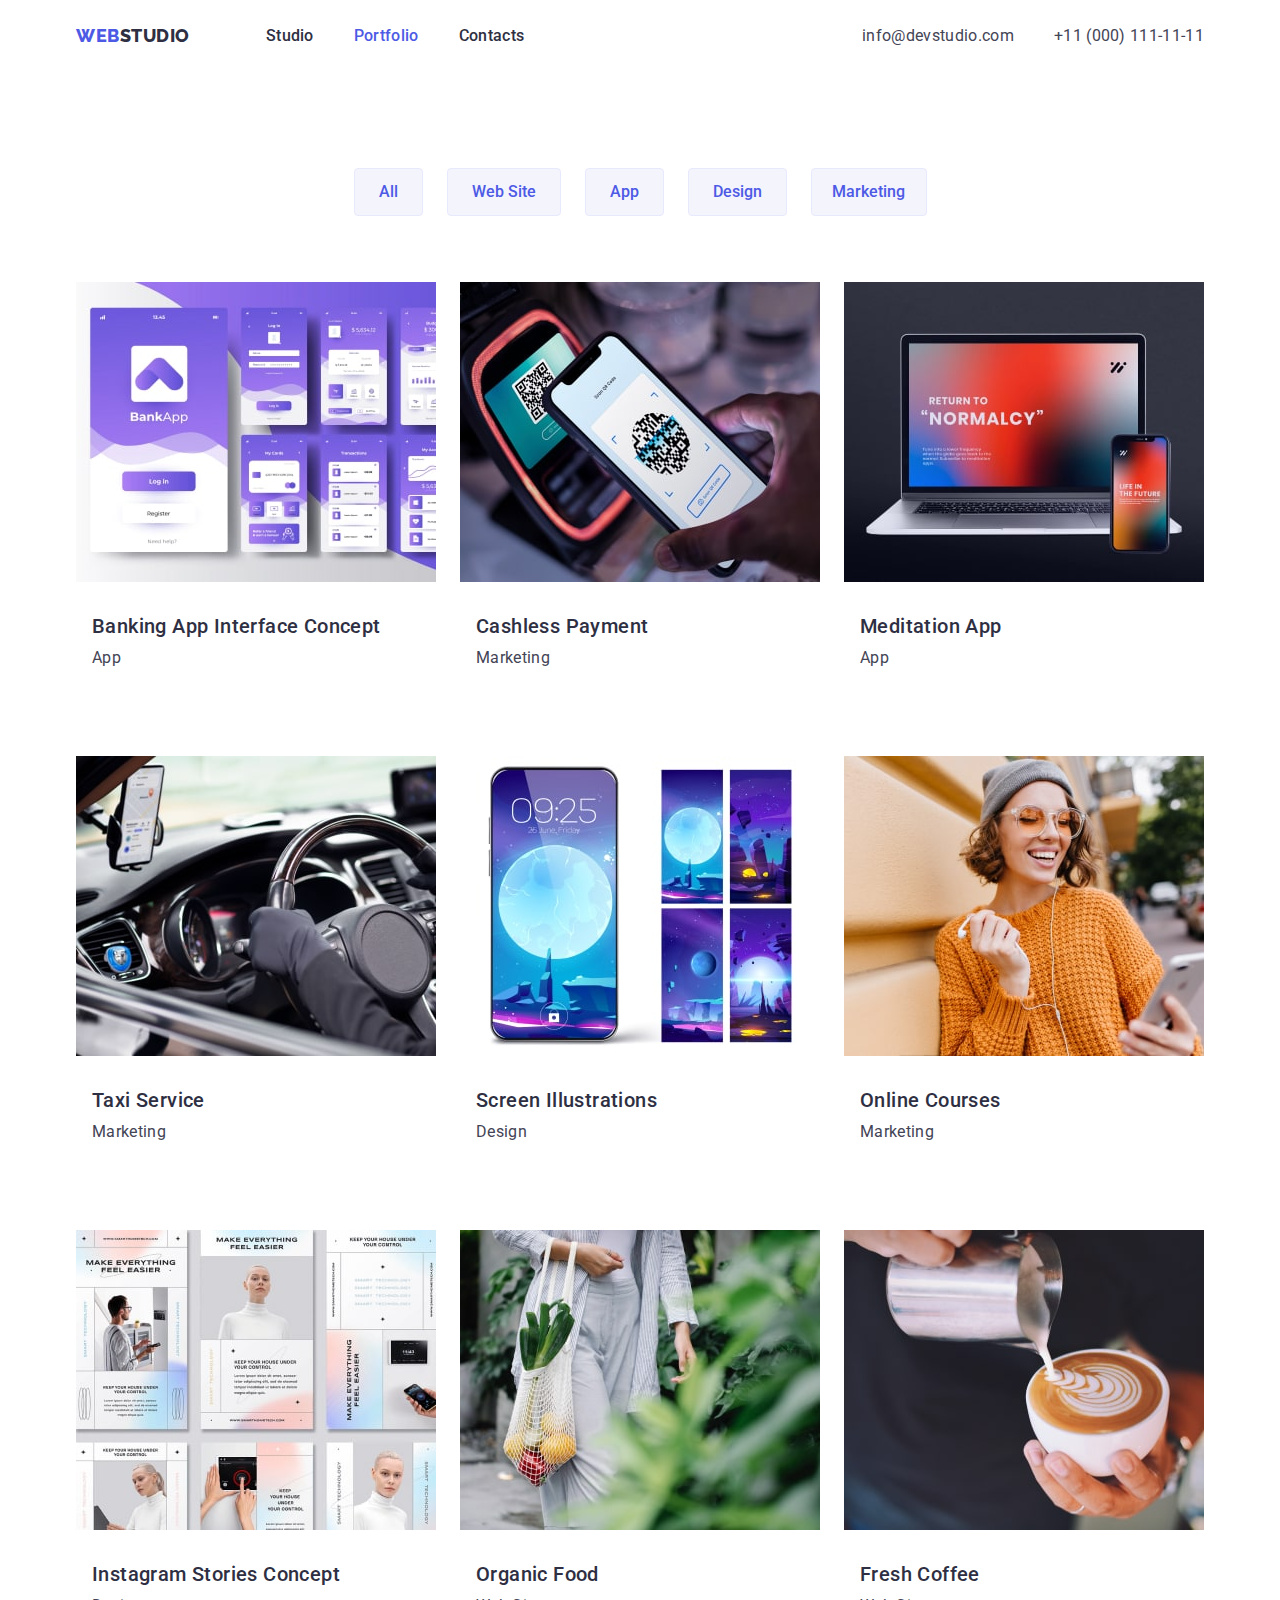
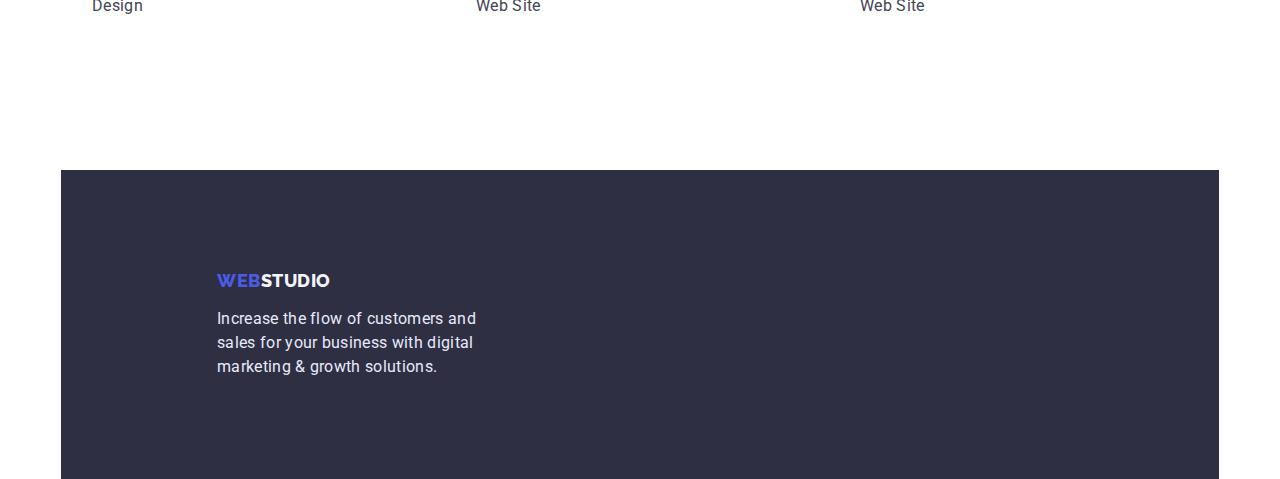
==== commit 836f7682: "fox18" ====
--- a/portfolio.html
+++ b/portfolio.html
@@ -21,47 +21,41 @@
     <!--site header-->
     <header class="page-header">
       <div class="container header-container">
-        <nav class="site-logo">
-          
-          <div class="container nav-container">
-              <a href="./index.html" class="logo link"
-              >Web<span class="accent">Studio</span></a>
-              <div class="nav-list">
-                <ul class="site-nav list">
-                  <li><a href="./index.html" class=" link-studio link">Studio</a></li>
-                  
-                  <li>
-                    <a href="./portfolio.html" class="link-current link-studio link">Portfolio</a>
-                  </li>
-                  
-                  <li><a href="" class="link-studio link">Contacts</a></li>
-                </ul>
-              </div>
-          </div>
+        <nav class="site-logo nav-container">
+          <a href="./index.html" class="logo link"
+          >Web<span class="accent">Studio</span></a>
+          <ul class="site-nav nav-list list">
+            <li><a href="./index.html" class="link-studio link">Studio</a></li>
+            
+            <li>
+              <a href="./portfolio.html" class="link-current link-studio link">Portfolio</a>
+            </li>
+            
+            <li><a href="" class="link-studio link">Contacts</a></li>
+          </ul>
         </nav>
 
         <address class="auth-nav">
-          <div class="container auth-nav-container">
-            <ul class="auth-nav list">
-              <li>
-                <a href="mailto:info@devstudio.com" class="mail-link contact-item link"
-                  >info@devstudio.com</a
-                >
-              </li>
-              <li>
-                <a href="tel:+110001111111" class="tel-link contact-item link"
-                  >+11 (000) 111-11-11</a
-                >
-              </li>
-            </ul>
-          </div>
+          <ul class="auth-nav list">
+            <li>
+              <a href="mailto:info@devstudio.com" class="mail-link contact-item link"
+                >info@devstudio.com</a
+              >
+            </li>
+            <li>
+              <a href="tel:+110001111111" class="tel-link contact-item link"
+                >+11 (000) 111-11-11</a
+              >
+            </li>
+          </ul>
         </address>
       </div>
     </header>
+
     <main>
       <!--Advantages-->
-      <section>
-        <div class="container  advantages-container">
+      <section class="container benefits-advantages-container">
+        <div class="advantages-container">
             <h1 class="visually-hidden" hidden>Advantages</h1>
             <ul class="button list advantages-list-btn">
               <li>
@@ -91,7 +85,7 @@
               </li>
             </ul>
         </div>
-       <div class="container">
+       <div class="benefits-container">
           <ul class="list advantages-list-benefits">
             <li class="benefins-item">
               <a href="" class="advantages-list link">
@@ -99,10 +93,11 @@
                   src="./images/menu-img1.jpg"
                   alt="Banking App Interface Concept "
                   width="360"
-                  height="300"
-                />
-                <h2 class="advantages-title">Banking App Interface Concept</h2>
-                <p class="advantages-text">App</p>
+                />
+                <div class="benefits-description">
+                  <h2 class="advantages-title">Banking App Interface Concept</h2>
+                  <p class="advantages-text">App</p>
+                </div>
               </a>
             </li>
             <li class="benefins-item">
@@ -111,10 +106,11 @@
                   src="./images/menu-img2.jpg"
                   alt="Cashless Payment "
                   width="360"
-                  height="300"
-                />
-                <h2 class="advantages-title">Cashless Payment</h2>
-                <p class="advantages-text">Marketing</p>
+                />
+                <div class="benefits-description">
+                  <h2 class="advantages-title">Cashless Payment</h2>
+                  <p class="advantages-text">Marketing</p>
+                </div>
               </a>
             </li>
             <li class="benefins-item">
@@ -123,10 +119,11 @@
                   src="./images/menu-img3.jpg"
                   alt="Meditation App "
                   width="360"
-                  height="300"
-                />
-                <h2 class="advantages-title">Meditation App</h2>
-                <p class="advantages-text">App</p>
+                />
+                <div class="benefits-description">
+                  <h2 class="advantages-title">Meditation App</h2>
+                  <p class="advantages-text">App</p>
+                </div>
               </a>
             </li>
             <li class="benefins-item">
@@ -135,10 +132,11 @@
                   src="./images/menu-img4.jpg"
                   alt="Taxi Service "
                   width="360"
-                  height="300"
-                />
-                <h2 class="advantages-title">Taxi Service</h2>
-                <p class="advantages-text">Marketing</p>
+                />
+                <div class="benefits-description">
+                  <h2 class="advantages-title">Taxi Service</h2>
+                  <p class="advantages-text">Marketing</p>
+                </div>
               </a>
             </li>
             <li class="benefins-item">
@@ -147,10 +145,11 @@
                   src="./images/menu-img5.jpg"
                   alt="Screen Illustrations "
                   width="360"
-                  height="300"
-                />
-                <h2 class="advantages-title">Screen Illustrations</h2>
-                <p class="advantages-text">Design</p>
+                />
+                <div class="benefits-description">
+                  <h2 class="advantages-title">Screen Illustrations</h2>
+                  <p class="advantages-text">Design</p>
+                </div>
               </a>
             </li>
             <li class="benefins-item">
@@ -159,10 +158,11 @@
                   src="./images/menu-img6.jpg"
                   alt="Online Courses "
                   width="360"
-                  height="300"
-                />
-                <h2 class="advantages-title">Online Courses</h2>
-                <p class="advantages-text">Marketing</p>
+                />
+                <div class="benefits-description">
+                  <h2 class="advantages-title">Online Courses</h2>
+                  <p class="advantages-text">Marketing</p>
+                </div>
               </a>
             </li>
             <li class="benefins-item">
@@ -171,10 +171,11 @@
                   src="./images/menu-img7.jpg"
                   alt="Instagram Stories Concept "
                   width="360"
-                  height="300"
-                />
-                <h2 class="advantages-title">Instagram Stories Concept</h2>
-                <p class="advantages-text">Design</p>
+                />
+                <div class="benefits-description">
+                  <h2 class="advantages-title">Instagram Stories Concept</h2>
+                  <p class="advantages-text">Design</p>
+                </div>
               </a>
             </li>
             <li class="benefins-item">
@@ -183,10 +184,11 @@
                   src="./images/menu-img8.jpg"
                   alt="Organic Food "
                   width="360"
-                  height="300"
-                />
-                <h2 class="advantages-title">Organic Food</h2>
-                <p class="advantages-text">Web Site</p>
+                />
+                <div class="benefits-description">
+                  <h2 class="advantages-title">Organic Food</h2>
+                  <p class="advantages-text">Web Site</p>
+                </div>
               </a>
             </li>
             <li class="benefins-item">
@@ -195,10 +197,11 @@
                   src="./images/menu-img9.jpg"
                   alt="Fresh Coffee "
                   width="360"
-                  height="300"
-                />
-                <h2 class="advantages-title">Fresh Coffee</h2>
-                <p class="advantages-text">Web Site</p>
+                />
+                <div class="benefits-description">
+                  <h2 class="advantages-title">Fresh Coffee</h2>
+                  <p class="advantages-text">Web Site</p>
+                </div>
               </a>
             </li>
           </ul>
@@ -206,13 +209,15 @@
        
       </section>
     </main>
-    <footer class="site-logo footer">
+    <footer class="footer">
       <div class="container footer">
-        <a href="./index.html" class="logo logo-footer link">Web<span class="accent link">Studio</span></a>
-        <p class="footer-text">
-          Increase the flow of customers and sales for your business with digital
-          marketing &#38; growth solutions.
-        </p>
+        <div>
+          <a href="./index.html" class="logo-footer link">Web<span class="accent link">Studio</span></a>
+          <p class="footer-text">
+            Increase the flow of customers and sales for your business with digital
+            marketing &#38; growth solutions.
+          </p>
+        </div> 
       </div>
     </footer>
   </body>
--- a/css/styles.css
+++ b/css/styles.css
@@ -19,12 +19,6 @@
   background-color: var(--B-g-color);
   font-family: "Roboto", sans-serif;
   font-size: 16px;
-  width: 1440;
-  
-}
-
-main {
-  max-width: 1440;
 }
 
 h1,
@@ -74,13 +68,9 @@
 /* Site nav*/
 
 .container {
-  max-width: 1440px;
-
-  padding-left: 15px;
-  padding-right: 15px;
-  margin: 0 auto;
-  outline: 2px solid red;
-  
+  max-width: 1158px;
+  padding: 0 15px;
+  margin: 0 auto;  
 } 
 
 .header-container {
@@ -89,16 +79,15 @@
   height: 72px;
   left: 0px;
   top: 0px;
+  outline: 1px solid --Accent;
 }
 
 .site-logo {
 
 }
 
-
 .nav-container {
   display: flex;
-
 }
 .site-nav a{
   font-weight: 500;
@@ -111,12 +100,11 @@
   padding-top: 24px;
   padding-bottom: 24px;
   margin-left: 76px;
-  
 }
 
 .site-nav.list {
   display: flex;
-  gap: 40PX;
+  gap: 40px;
 }
 
 .site-logo .logo {
@@ -138,7 +126,6 @@
   text-decoration: none;
   padding-top: 24px;
   padding-bottom: 24px;
-  padding-left: 156px;
 }  
 
 .logo-name {
@@ -152,7 +139,6 @@
 .site-nav :hover,
 .site-nav :focus {
   color:var( --Pressed-state);
-
 }
 .site-nav :active {
   color:var( --Pressed-state);
@@ -185,6 +171,7 @@
   letter-spacing: 0.02em;
   list-style: none;
   display: flex;
+  margin-left: auto;
 }
 
 .contact-item {
@@ -196,20 +183,17 @@
 }
 
 .mail-link {
-   padding-top: 24px;
+  padding-top: 24px;
   padding-bottom: 24px;
-  margin-left: 332px;
+ 
 }
 
 .tel-link {
-   padding-top: 24px;
+  padding-top: 24px;
   padding-bottom: 24px;
   margin-left: 40px;
 }
 
-.auth-nav-container {
-  display:flex;
-}
 
 .auth-nav a {
   color: inherit;
@@ -233,15 +217,12 @@
   text-align: center;
   letter-spacing: 0.02em;
   min-width: 496px;
-
   width: 496px;
   height: 120px;
-  margin-left: 472px;
- 
-
-font-weight: 700;
-font-size: 56px;
-line-height: 60px;
+  margin: 0 auto;
+  font-weight: 700;
+  font-size: 56px;
+  line-height: 60px;
 }
 
 .hero-link {
@@ -252,8 +233,7 @@
   line-height: 1.5;
   letter-spacing: 0.04em;
   display: inline-block;
-  width: 169px;
-  height: 56px;
+  padding: 16px 32px;
   margin-top: 48px;
   margin-bottom: ;
 }
@@ -261,14 +241,11 @@
 .hero {
   background-color: var(--Dark);
   text-align: center;
-  width: 1440;
  
-
 }
 
 .hero-container {
-  width: 1440;
-  
+  width: 1158px;
   padding-top: 188px;
   padding-bottom: 188px;
 }
@@ -280,18 +257,15 @@
 .container-advantages {
   display: flex;
   padding: 0 auto;
-  width: 1128px;
-  height: 104px;
-  margin-top: 120px;
+  width: 1158px;
+  
+}
+
+
+
+.advantages-list.list {
+  display: flex;
   gap: 24px;
-}
-
-
-
-.advantages-list {
-  display: flex;
-   gap: 8px;
- 
 }
 
 .text-item-advantages {
@@ -306,6 +280,8 @@
 }
 .section-advantages {
   background-color: var(--B-g-color);
+  padding-top:120px ;
+  padding-bottom: 120px;
   
 }
  
@@ -354,25 +330,34 @@
 }
 
 .doing-title {
+  color: var(--Dark);
+  font-weight: 700;
+  font-size: 36px;
   line-height: 1.11;
-  color: var(--Dark);
-  text-align: center;
+  text-align: center;
+  letter-spacing: 0.02em;
+  text-transform: capitalize;
+  margin-bottom: 72px;
 }
 
 .doing-container {
-  width: 1128px;
-  height: 412px;
-  margin-top: 120px;
-}
-
+  width: 1158px;
+  padding-bottom: 120px;
+  
+}
+.doing-section {
+  background-color:var(--Light);
+}
 .doing-list {
   display: flex;
+  gap: 24px;
 }
 /* Site sectin Our Team
 */
 
 .team-container {
-  margin-top: 120px;
+  padding-top: 120px;
+  padding-bottom: 120px;
 }
 .section-team {
   font-weight: 500;
@@ -381,6 +366,7 @@
   text-align: center;
   letter-spacing: 0.02em;
   color: var(--Dark);
+  margin-bottom: 8px;
   
 }
 
@@ -398,24 +384,27 @@
 align-items: center;
 padding: 0px;
 gap: 8px;
-margin-top: 32px;
-width: 232px;
-height: 56px;
 flex: none;
 order: 1;
 flex-grow: 0;
 box-shadow: 0px 1px 6px rgba(46, 47, 66, 0.08), 0px 1px 1px rgba(46, 47, 66, 0.16), 0px 2px 1px rgba(46, 47, 66, 0.08);
 border-radius: 0px 0px 4px 4px;
-margin-left: 16px;
-margin-right: 16px;
+padding-top: 32px;
+padding-bottom: 32px;
 }
 .team-item {
-  padding-top: 232px;
-  padding-bottom: 120px;
+  padding-top: 72 px;
 }
 
 .team-title {
-  padding-top: 120px;
+  text-align: center;
+  font-weight: 700;
+  font-size: 36px;
+  line-height: 1.11;
+  text-align: center;
+  letter-spacing: 0.02em;
+  text-transform: capitalize;
+  margin-bottom: 72px;
 }
 
 .team-text {
@@ -425,8 +414,11 @@
 }
 /* Footer*/
 
-.footer {
+.container.footer {
   background-color: var(--Dark);
+  padding-top: 100px;
+  padding-bottom: 100px;
+  padding-left: 156px;
 }
 
 .footer-text {
@@ -434,8 +426,6 @@
   letter-spacing: 0.02em;
   color: var(--Accent);
   margin-top: 16px;
-  margin-left: 156px;
-  padding-bottom: 100px;
   width: 264px;
 
 }
@@ -449,8 +439,8 @@
   align-items: center;
   letter-spacing: 0.03em;
   text-transform: uppercase;
-  padding-top: 100px;
-  padding-left: 156px;
+  color :var(--Primary-Brand);
+  text-decoration: none;
 }
 
 /* Portflio.html */
@@ -464,19 +454,26 @@
   flex-grow: 1;
   align-items: center;
   text-align: center;
-
   cursor: pointer;
 }
 /* Site Advantages */
 
-.advantages-container {
-  display: flex;
-  justify-content: center;
+.benefits-advantages-container {
   padding-top: 96px;
   padding-bottom: 66px;
-
-  
- 
+}
+
+.benefits-description {
+  padding: 32px 0 86px 16px;
+}
+.advantages-container {
+  display: flex;
+  justify-content: center;
+  margin-bottom: 66px;
+}
+
+.benefits-container {
+  
 }
 .advantages-list-btn {
   display: flex;
@@ -498,24 +495,18 @@
   border-radius: 4px;
   flex: none;
   flex-grow: 1;
- 
 }
 
 .advantages-list-benefits {
   display: flex;
   flex-wrap: wrap;
   justify-content: center;
-  row-gap: 54px;
   column-gap: 24px;
 }
 
-.benefins-item:nth-child(n+7) {
-  padding-bottom: 120px;
-}
 .advantages-list {
   text-decoration: none;
   display: block;
-
 }
 
 .advantages-title {
@@ -524,9 +515,6 @@
   line-height: 1.2;  
   letter-spacing: 0.02em;
   color: var(--Dark);
-  margin-top: 32px;
-  padding-left: 16px;
-  padding-right: auto;
 }
 
 .advantages-text {
@@ -535,9 +523,6 @@
   letter-spacing: 0.02em;
   color: var(--Text);
   margin-top: 8px;
-  padding-left: 16px;
-  padding-bottom: 32px;
-
 }
  /* Button */
 
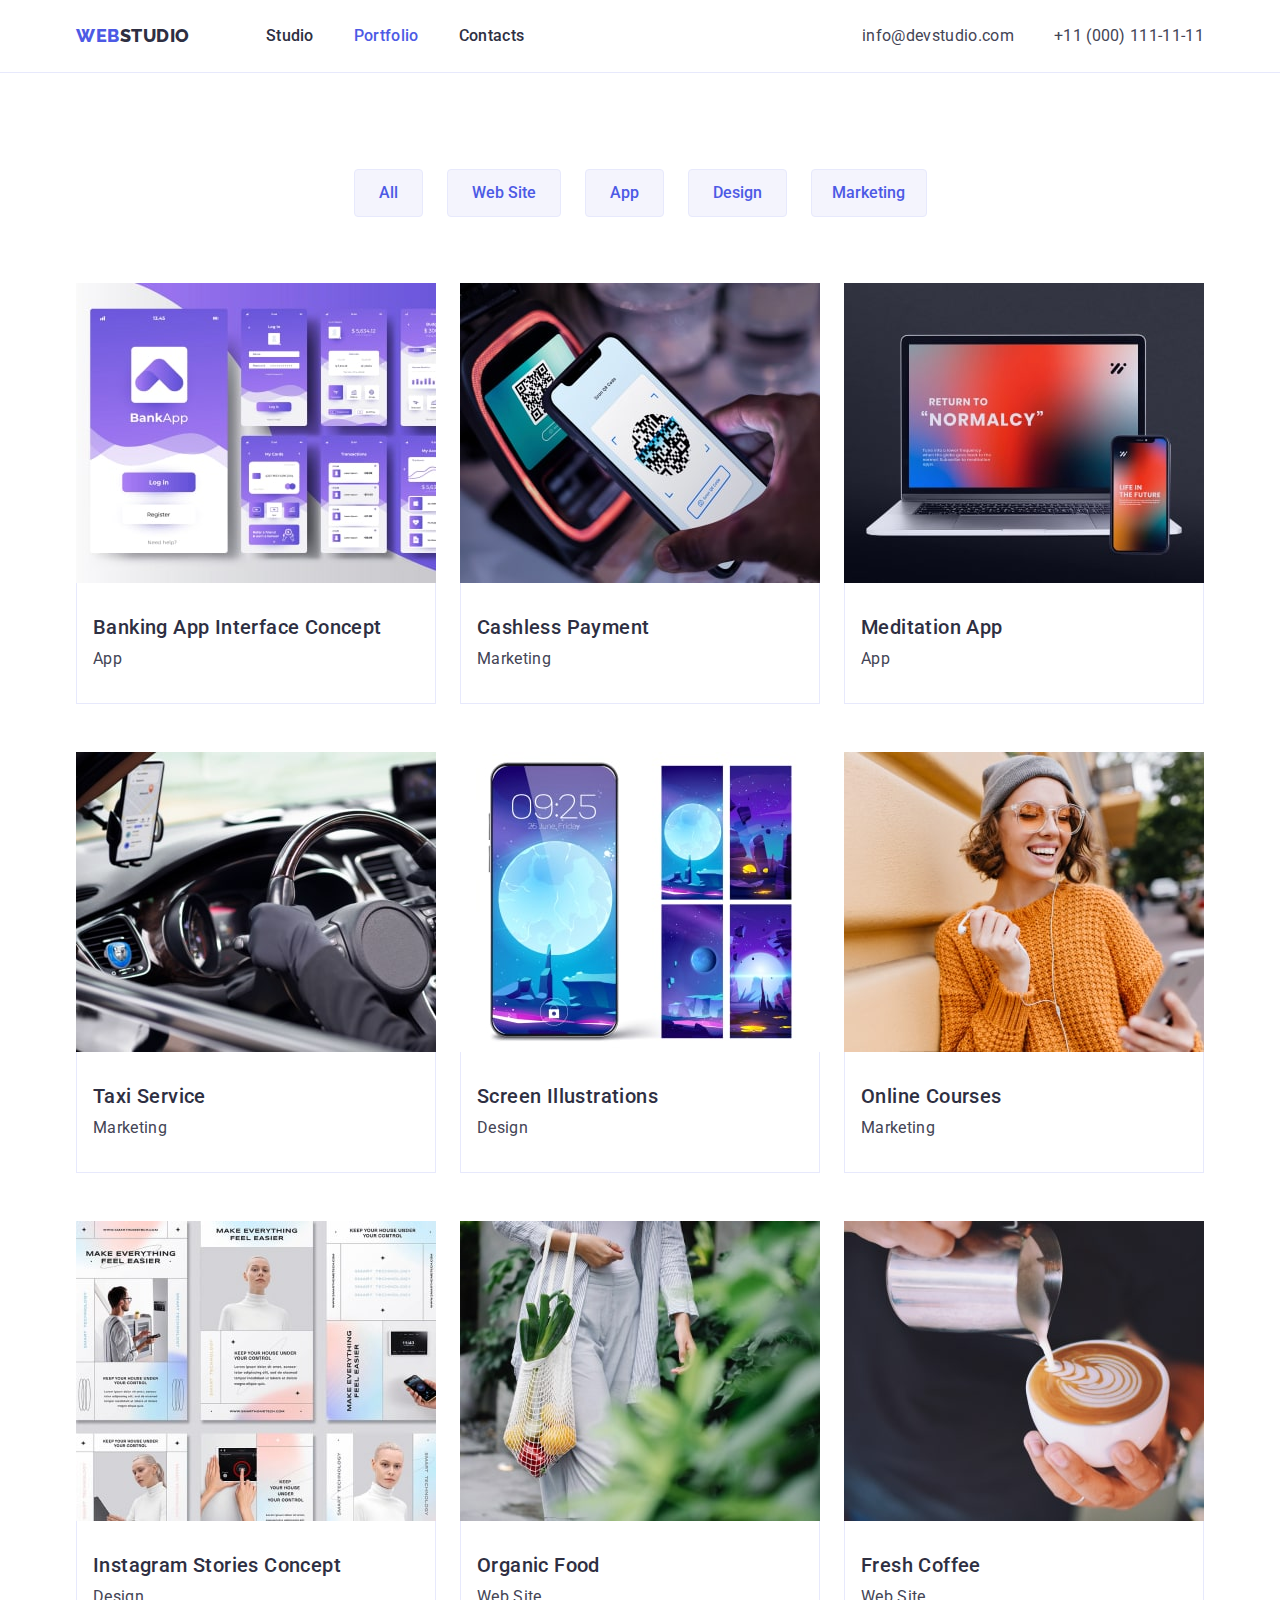
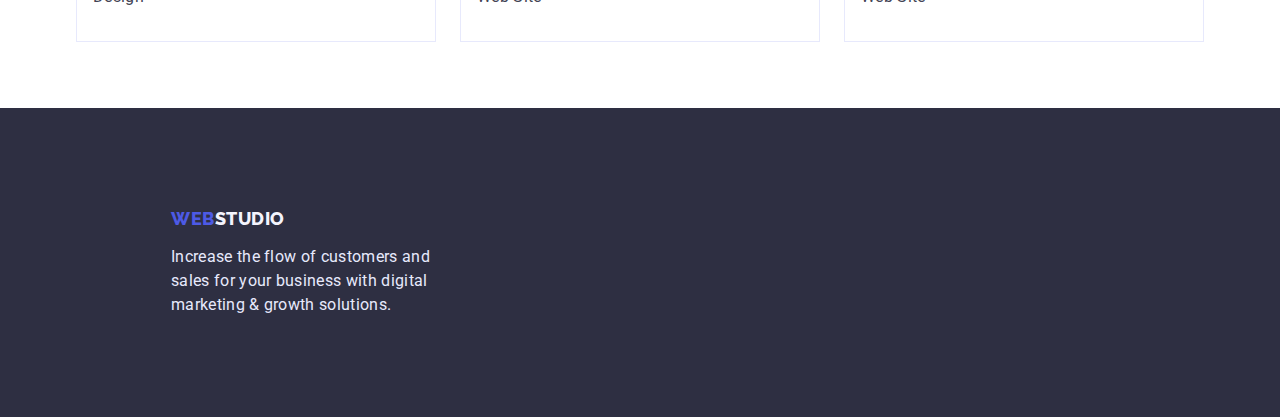
==== commit 0d6c4faa: "fox1.1" ====
--- a/portfolio.html
+++ b/portfolio.html
@@ -210,7 +210,7 @@
       </section>
     </main>
     <footer class="footer">
-      <div class="container footer">
+      <div class="container">
         <div>
           <a href="./index.html" class="logo-footer link">Web<span class="accent link">Studio</span></a>
           <p class="footer-text">
--- a/css/styles.css
+++ b/css/styles.css
@@ -68,7 +68,7 @@
 /* Site nav*/
 
 .container {
-  max-width: 1158px;
+  width: 1158px;
   padding: 0 15px;
   margin: 0 auto;  
 } 
@@ -82,6 +82,9 @@
   outline: 1px solid --Accent;
 }
 
+.page-header {
+  border-bottom: 1px solid var(--Accent)
+}
 .site-logo {
 
 }
@@ -245,7 +248,6 @@
 }
 
 .hero-container {
-  width: 1158px;
   padding-top: 188px;
   padding-bottom: 188px;
 }
@@ -266,17 +268,17 @@
 .advantages-list.list {
   display: flex;
   gap: 24px;
+  flex-basis: calc(100%/4);
 }
 
 .text-item-advantages {
    display: flex;
-flex-direction: column;
-align-items: flex-start;
-padding: 0px;
-gap: 8px;
-width: 264px;
-height: 104px;
-
+  flex-direction: column;
+  align-items: flex-start;
+  padding: 0px;
+  gap: 8px;
+  width: 264px;
+  height: 104px;
 }
 .section-advantages {
   background-color: var(--B-g-color);
@@ -346,11 +348,12 @@
   
 }
 .doing-section {
-  background-color:var(--Light);
+ 
 }
 .doing-list {
   display: flex;
   gap: 24px;
+  flex-basis: calc(100%/3);
 }
 /* Site sectin Our Team
 */
@@ -358,6 +361,7 @@
 .team-container {
   padding-top: 120px;
   padding-bottom: 120px;
+  background-color: var(--Light);
 }
 .section-team {
   font-weight: 500;
@@ -374,23 +378,24 @@
   display: flex;
   gap: 24px;
   justify-content: center;
-  
+  flex-basis: calc(100%/4);
 }
 
 .team-description {
   display: flex;
-flex-direction: column;
-justify-content: center;
-align-items: center;
-padding: 0px;
-gap: 8px;
-flex: none;
-order: 1;
-flex-grow: 0;
-box-shadow: 0px 1px 6px rgba(46, 47, 66, 0.08), 0px 1px 1px rgba(46, 47, 66, 0.16), 0px 2px 1px rgba(46, 47, 66, 0.08);
-border-radius: 0px 0px 4px 4px;
-padding-top: 32px;
-padding-bottom: 32px;
+  flex-direction: column;
+  justify-content: center;
+  align-items: center;
+  padding: 0px;
+  gap: 8px;
+  flex: none;
+  order: 1;
+  flex-grow: 0;
+  background-color: var(--B-g-color);
+  box-shadow: 0px 1px 6px rgba(46, 47, 66, 0.08), 0px 1px 1px rgba(46, 47, 66, 0.16), 0px 2px 1px rgba(46, 47, 66, 0.08);
+  border-radius: 0px 0px 4px 4px;
+  padding-top: 32px;
+  padding-bottom: 32px;
 }
 .team-item {
   padding-top: 72 px;
@@ -414,11 +419,9 @@
 }
 /* Footer*/
 
-.container.footer {
+.footer {
   background-color: var(--Dark);
-  padding-top: 100px;
-  padding-bottom: 100px;
-  padding-left: 156px;
+  padding: 100px 0 100px 156px;
 }
 
 .footer-text {
@@ -464,7 +467,10 @@
 }
 
 .benefits-description {
-  padding: 32px 0 86px 16px;
+  padding: 32px 0 32px 16px;
+  border-left: 1px solid #E7E9FC;
+  border-right: 1px solid #E7E9FC;
+  border-bottom: 1px solid #E7E9FC;
 }
 .advantages-container {
   display: flex;
@@ -479,6 +485,7 @@
   display: flex;
   justify-content: center;
   gap: 24px;
+
 }
 
 .advantages-link {
@@ -502,6 +509,7 @@
   flex-wrap: wrap;
   justify-content: center;
   column-gap: 24px;
+  row-gap: 48px;
 }
 
 .advantages-list {
@@ -559,6 +567,7 @@
     line-height: 24px;
     box-shadow: 0px 4px 4px rgba(0, 0, 0, 0.15);
     border-radius: 4px;
+    border: transparent;
  }
 
 .button.secondary:hover,
